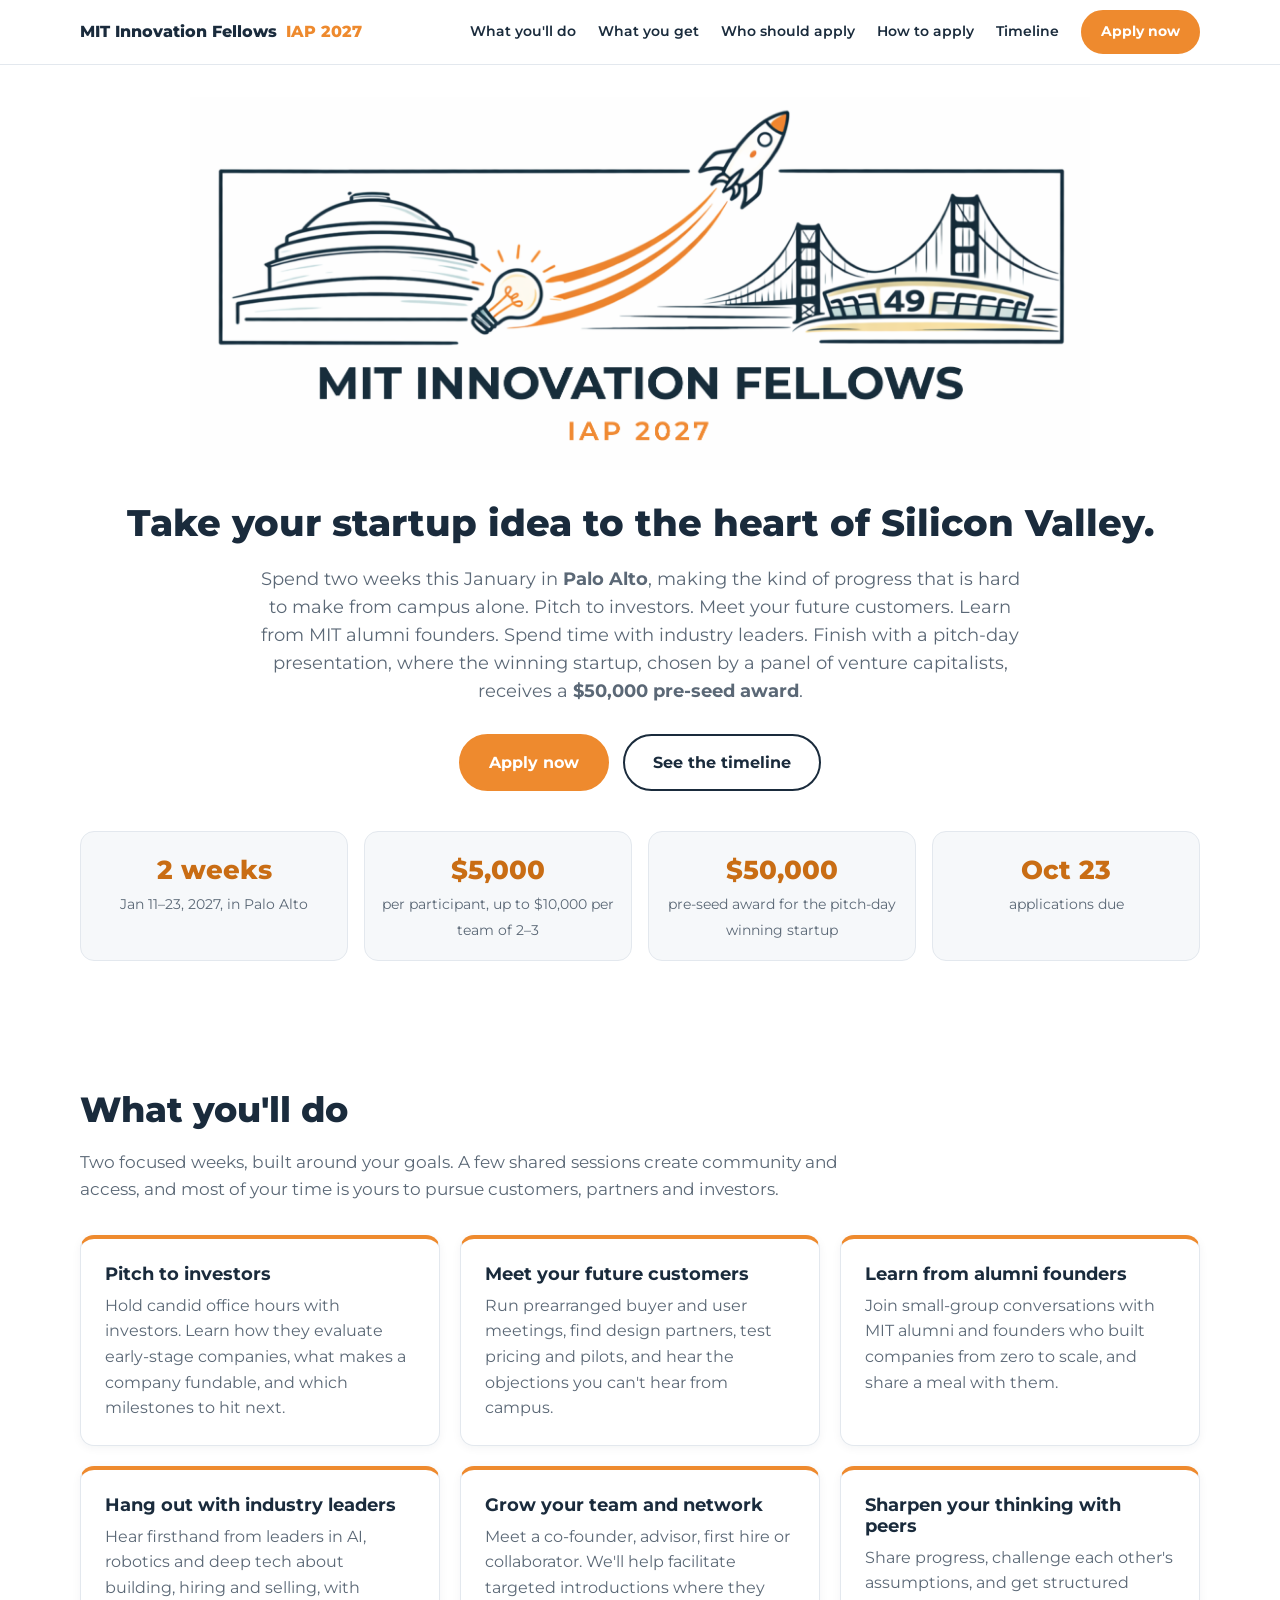
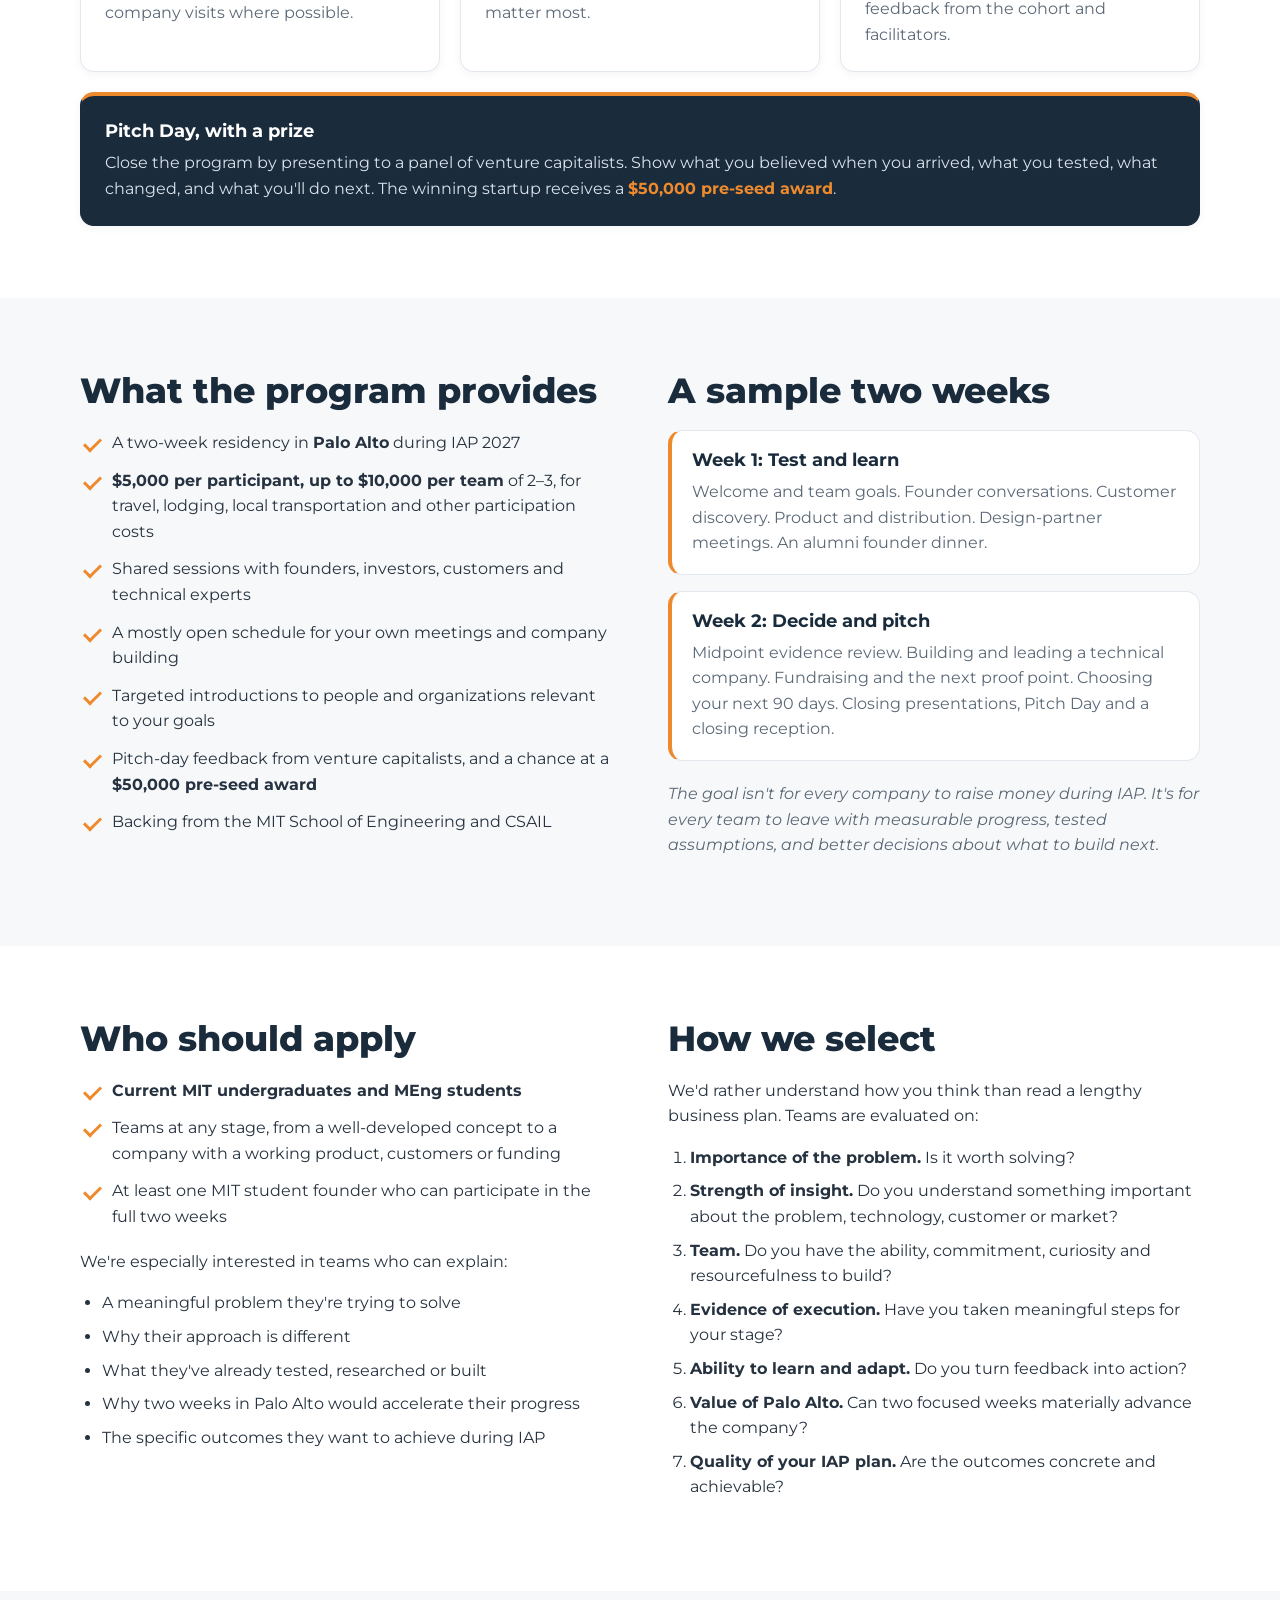
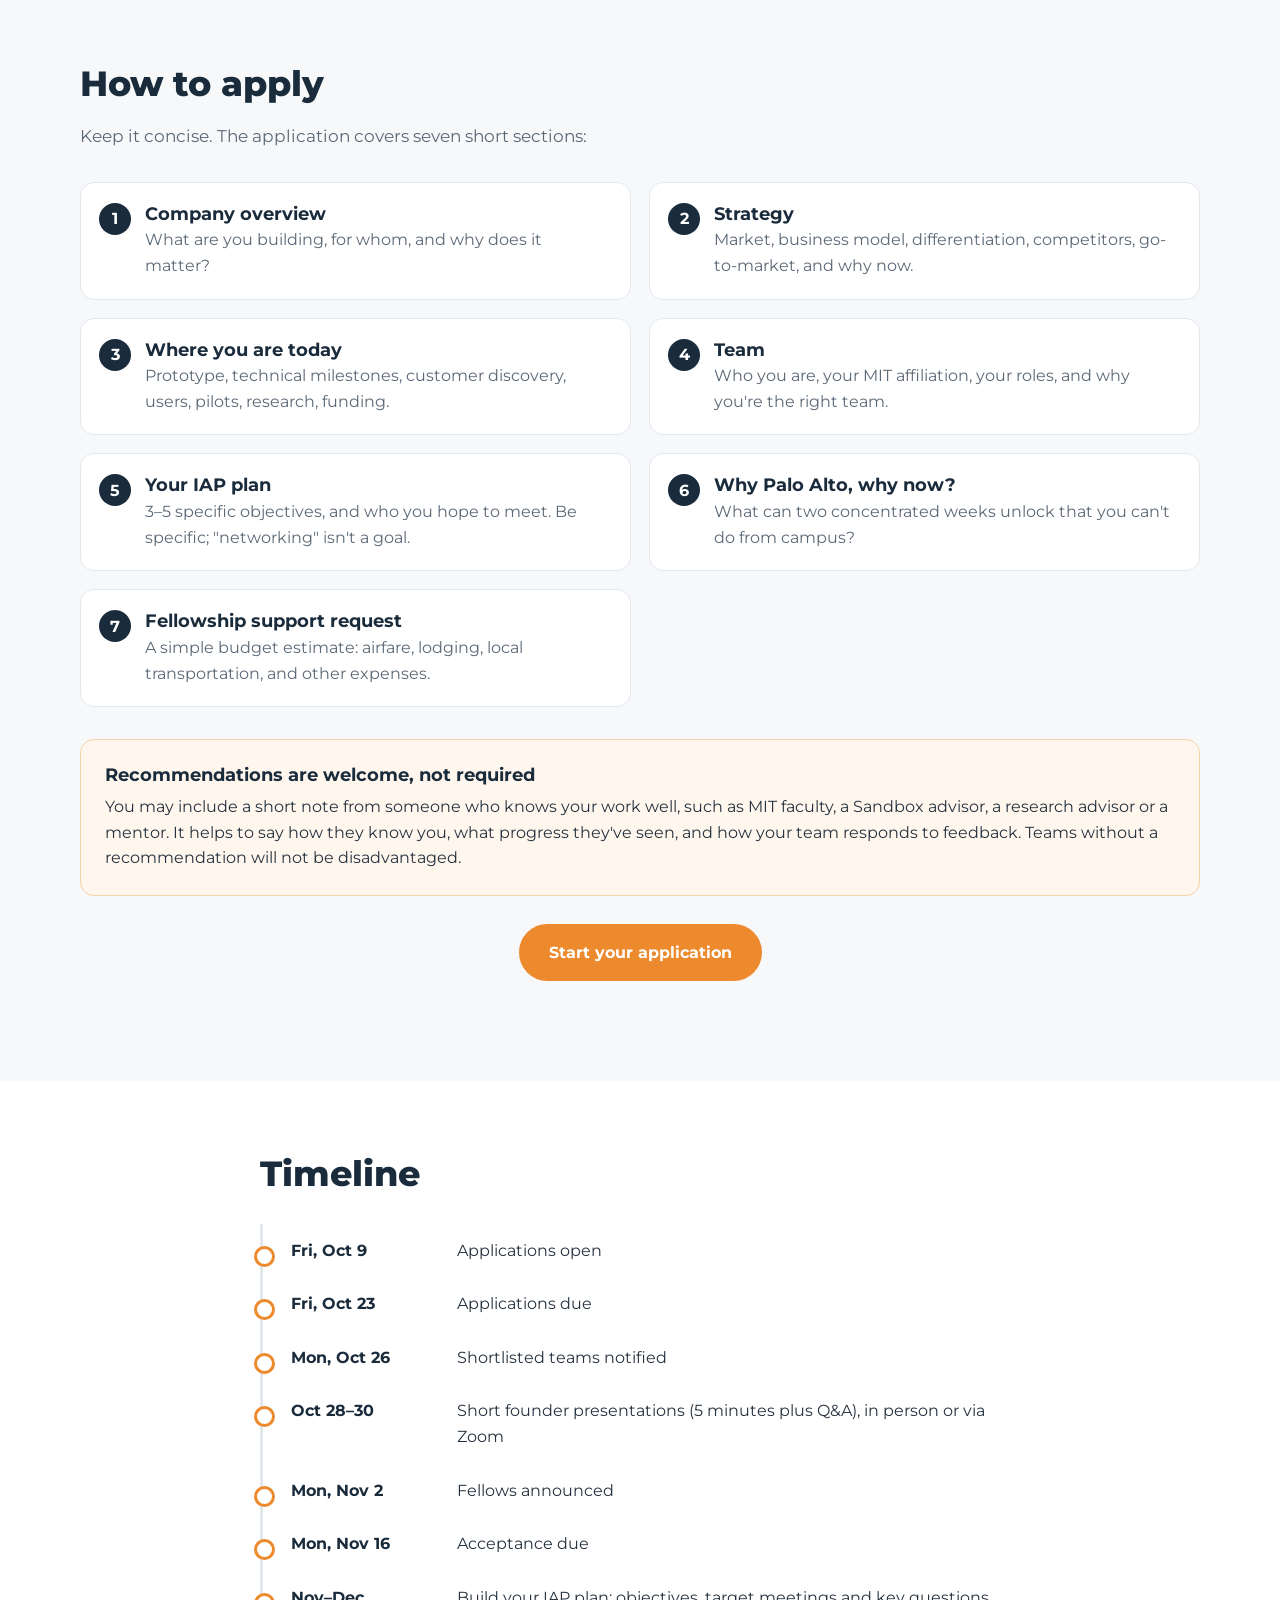
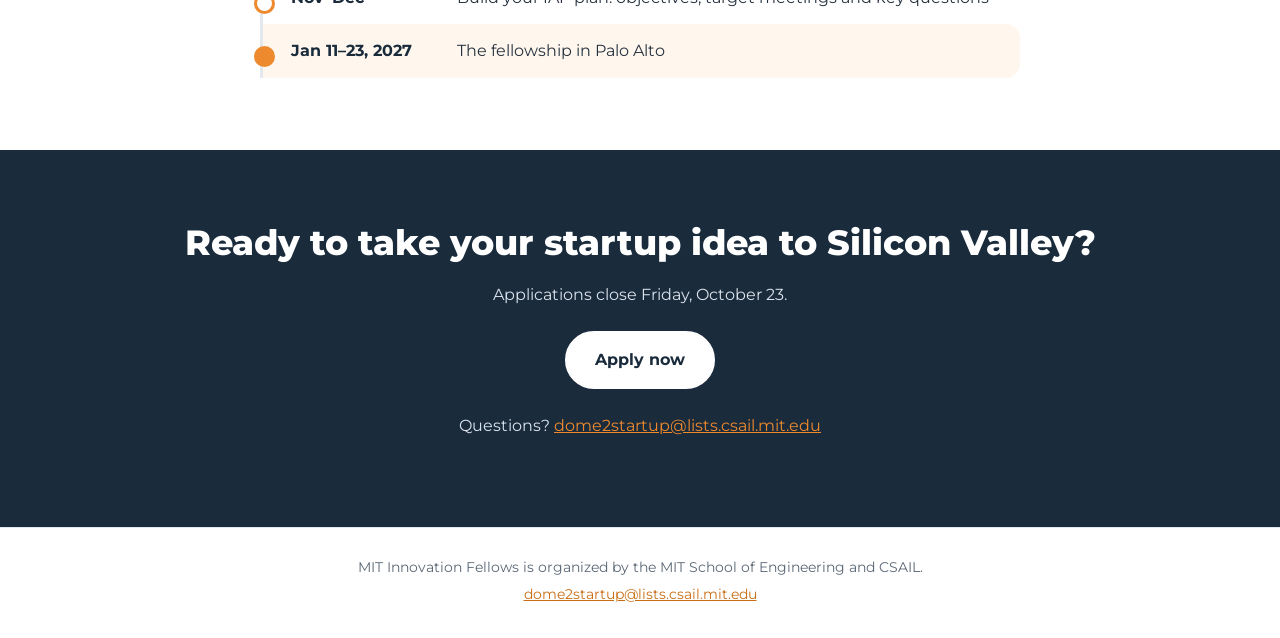
==== data/index.html @ 04e384e4 "Add MIT Innovation Fellows IAP 2027 website, poster, and TV slide Co-authored-by: Copilot <223556219" ====
<!DOCTYPE html>
<html lang="en">
<head>
  <meta charset="utf-8">
  <meta name="viewport" content="width=device-width, initial-scale=1">
  <title>MIT Innovation Fellows – IAP 2027</title>
  <meta name="description" content="Two weeks in Palo Alto this January. Pitch to investors, meet customers, learn from alumni founders, and move your startup idea forward. Applications open Oct 9 and close Oct 23.">
  <link rel="icon" href="images/header.png">
  <link rel="preconnect" href="https://fonts.googleapis.com">
  <link rel="preconnect" href="https://fonts.gstatic.com" crossorigin>
  <link href="https://fonts.googleapis.com/css2?family=Montserrat:wght@400;500;600;700;800&display=swap" rel="stylesheet">
  <link rel="stylesheet" href="styles.css">
</head>
<body>
  <a class="skip" href="#main">Skip to content</a>

  <header class="nav">
    <div class="wrap nav-inner">
      <a class="brand" href="#top">MIT Innovation Fellows <span>IAP 2027</span></a>
      <nav aria-label="Primary">
        <a href="#do">What you'll do</a>
        <a href="#provides">What you get</a>
        <a href="#eligibility">Who should apply</a>
        <a href="#apply">How to apply</a>
        <a href="#timeline">Timeline</a>
        <a class="btn btn-small" href="https://mit.co1.qualtrics.com/jfe/form/SV_e5P891RNQusQxSu" target="_blank" rel="noopener">Apply now</a>
      </nav>
    </div>
  </header>

  <main id="main">
    <section class="hero" id="top">
      <div class="wrap">
        <img class="hero-img" src="images/header.png" width="1853" height="768"
             alt="MIT Innovation Fellows, IAP 2027. The MIT dome and a lightbulb launching a rocket toward the Golden Gate Bridge and Building 49.">
        <h1 class="visually-hidden">MIT Innovation Fellows – IAP 2027</h1>
        <p class="lead">Take your startup idea to the heart of Silicon Valley.</p>
        <p class="sub">Spend two weeks this January in <strong>Palo Alto</strong>, making the kind of progress that is hard to make from campus alone. Pitch to investors. Meet your future customers. Learn from MIT alumni founders. Spend time with industry leaders. Finish with a pitch-day presentation, where the winning startup, chosen by a panel of venture capitalists, receives a <strong>$50,000 pre-seed award</strong>.</p>
        <div class="cta-row">
          <a class="btn" href="https://mit.co1.qualtrics.com/jfe/form/SV_e5P891RNQusQxSu" target="_blank" rel="noopener">Apply now</a>
          <a class="btn btn-ghost" href="#timeline">See the timeline</a>
        </div>
        <ul class="facts" aria-label="Program at a glance">
          <li><strong>2 weeks</strong><span>Jan 11–23, 2027, in Palo Alto</span></li>
          <li><strong>$5,000</strong><span>per participant, up to $10,000 per team of 2–3</span></li>
          <li><strong>$50,000</strong><span>pre-seed award for the pitch-day winning startup</span></li>
          <li><strong>Oct 23</strong><span>applications due</span></li>
        </ul>
      </div>
    </section>

    <section id="do" class="section">
      <div class="wrap">
        <h2>What you'll do</h2>
        <p class="section-lead">Two focused weeks, built around your goals. A few shared sessions create community and access, and most of your time is yours to pursue customers, partners and investors.</p>
        <div class="cards">
          <article class="card">
            <h3>Pitch to investors</h3>
            <p>Hold candid office hours with investors. Learn how they evaluate early-stage companies, what makes a company fundable, and which milestones to hit next.</p>
          </article>
          <article class="card">
            <h3>Meet your future customers</h3>
            <p>Run prearranged buyer and user meetings, find design partners, test pricing and pilots, and hear the objections you can't hear from campus.</p>
          </article>
          <article class="card">
            <h3>Learn from alumni founders</h3>
            <p>Join small-group conversations with MIT alumni and founders who built companies from zero to scale, and share a meal with them.</p>
          </article>
          <article class="card">
            <h3>Hang out with industry leaders</h3>
            <p>Hear firsthand from leaders in AI, robotics and deep tech about building, hiring and selling, with company visits where possible.</p>
          </article>
          <article class="card">
            <h3>Grow your team and network</h3>
            <p>Meet a co-founder, advisor, first hire or collaborator. We'll help facilitate targeted introductions where they matter most.</p>
          </article>
          <article class="card">
            <h3>Sharpen your thinking with peers</h3>
            <p>Share progress, challenge each other's assumptions, and get structured feedback from the cohort and facilitators.</p>
          </article>
          <article class="card card-feature">
            <h3>Pitch Day, with a prize</h3>
            <p>Close the program by presenting to a panel of venture capitalists. Show what you believed when you arrived, what you tested, what changed, and what you'll do next. The winning startup receives a <strong>$50,000 pre-seed award</strong>.</p>
          </article>
        </div>
      </div>
    </section>

    <section id="provides" class="section alt">
      <div class="wrap two-col">
        <div>
          <h2>What the program provides</h2>
          <ul class="checks">
            <li>A two-week residency in <strong>Palo Alto</strong> during IAP 2027</li>
            <li><strong>$5,000 per participant, up to $10,000 per team</strong> of 2–3, for travel, lodging, local transportation and other participation costs</li>
            <li>Shared sessions with founders, investors, customers and technical experts</li>
            <li>A mostly open schedule for your own meetings and company building</li>
            <li>Targeted introductions to people and organizations relevant to your goals</li>
            <li>Pitch-day feedback from venture capitalists, and a chance at a <strong>$50,000 pre-seed award</strong></li>
            <li>Backing from the MIT School of Engineering and CSAIL</li>
          </ul>
        </div>
        <div>
          <h2>A sample two weeks</h2>
          <div class="weeks">
            <div>
              <h3>Week 1: Test and learn</h3>
              <p>Welcome and team goals. Founder conversations. Customer discovery. Product and distribution. Design-partner meetings. An alumni founder dinner.</p>
            </div>
            <div>
              <h3>Week 2: Decide and pitch</h3>
              <p>Midpoint evidence review. Building and leading a technical company. Fundraising and the next proof point. Choosing your next 90 days. Closing presentations, Pitch Day and a closing reception.</p>
            </div>
          </div>
          <p class="note">The goal isn't for every company to raise money during IAP. It's for every team to leave with measurable progress, tested assumptions, and better decisions about what to build next.</p>
        </div>
      </div>
    </section>

    <section id="eligibility" class="section">
      <div class="wrap two-col">
        <div>
          <h2>Who should apply</h2>
          <ul class="checks">
            <li><strong>Current MIT undergraduates and MEng students</strong></li>
            <li>Teams at any stage, from a well-developed concept to a company with a working product, customers or funding</li>
            <li>At least one MIT student founder who can participate in the full two weeks</li>
          </ul>
          <p>We're especially interested in teams who can explain:</p>
          <ul class="plain">
            <li>A meaningful problem they're trying to solve</li>
            <li>Why their approach is different</li>
            <li>What they've already tested, researched or built</li>
            <li>Why two weeks in Palo Alto would accelerate their progress</li>
            <li>The specific outcomes they want to achieve during IAP</li>
          </ul>
        </div>
        <div>
          <h2>How we select</h2>
          <p>We'd rather understand how you think than read a lengthy business plan. Teams are evaluated on:</p>
          <ol class="plain">
            <li><strong>Importance of the problem.</strong> Is it worth solving?</li>
            <li><strong>Strength of insight.</strong> Do you understand something important about the problem, technology, customer or market?</li>
            <li><strong>Team.</strong> Do you have the ability, commitment, curiosity and resourcefulness to build?</li>
            <li><strong>Evidence of execution.</strong> Have you taken meaningful steps for your stage?</li>
            <li><strong>Ability to learn and adapt.</strong> Do you turn feedback into action?</li>
            <li><strong>Value of Palo Alto.</strong> Can two focused weeks materially advance the company?</li>
            <li><strong>Quality of your IAP plan.</strong> Are the outcomes concrete and achievable?</li>
          </ol>
        </div>
      </div>
    </section>

    <section id="apply" class="section alt">
      <div class="wrap">
        <h2>How to apply</h2>
        <p class="section-lead">Keep it concise. The application covers seven short sections:</p>
        <ol class="steps">
          <li><h3>Company overview</h3><p>What are you building, for whom, and why does it matter?</p></li>
          <li><h3>Strategy</h3><p>Market, business model, differentiation, competitors, go-to-market, and why now.</p></li>
          <li><h3>Where you are today</h3><p>Prototype, technical milestones, customer discovery, users, pilots, research, funding.</p></li>
          <li><h3>Team</h3><p>Who you are, your MIT affiliation, your roles, and why you're the right team.</p></li>
          <li><h3>Your IAP plan</h3><p>3–5 specific objectives, and who you hope to meet. Be specific; "networking" isn't a goal.</p></li>
          <li><h3>Why Palo Alto, why now?</h3><p>What can two concentrated weeks unlock that you can't do from campus?</p></li>
          <li><h3>Fellowship support request</h3><p>A simple budget estimate: airfare, lodging, local transportation, and other expenses.</p></li>
        </ol>
        <div class="callout">
          <h3>Recommendations are welcome, not required</h3>
          <p>You may include a short note from someone who knows your work well, such as MIT faculty, a Sandbox advisor, a research advisor or a mentor. It helps to say how they know you, what progress they've seen, and how your team responds to feedback. Teams without a recommendation will not be disadvantaged.</p>
        </div>
        <div class="cta-row center">
          <a class="btn" href="https://mit.co1.qualtrics.com/jfe/form/SV_e5P891RNQusQxSu" target="_blank" rel="noopener">Start your application</a>
        </div>
      </div>
    </section>

    <section id="timeline" class="section">
      <div class="wrap narrow">
        <h2>Timeline</h2>
        <ol class="timeline">
          <li><time datetime="2026-10-09">Fri, Oct 9</time><span>Applications open</span></li>
          <li><time datetime="2026-10-23">Fri, Oct 23</time><span>Applications due</span></li>
          <li><time datetime="2026-10-26">Mon, Oct 26</time><span>Shortlisted teams notified</span></li>
          <li><time datetime="2026-10-28">Oct 28–30</time><span>Short founder presentations (5 minutes plus Q&amp;A), in person or via Zoom</span></li>
          <li><time datetime="2026-11-02">Mon, Nov 2</time><span>Fellows announced</span></li>
          <li><time datetime="2026-11-16">Mon, Nov 16</time><span>Acceptance due</span></li>
          <li><time datetime="2026-11">Nov–Dec</time><span>Build your IAP plan: objectives, target meetings and key questions</span></li>
          <li class="highlight"><time datetime="2027-01-11">Jan 11–23, 2027</time><span>The fellowship in Palo Alto</span></li>
        </ol>
      </div>
    </section>

    <section class="section cta-band">
      <div class="wrap center">
        <h2>Ready to take your startup idea to Silicon Valley?</h2>
        <p>Applications close Friday, October 23.</p>
        <div class="cta-row center">
          <a class="btn btn-light" href="https://mit.co1.qualtrics.com/jfe/form/SV_e5P891RNQusQxSu" target="_blank" rel="noopener">Apply now</a>
        </div>
        <p class="contact">Questions? <a href="mailto:dome2startup@lists.csail.mit.edu">dome2startup@lists.csail.mit.edu</a></p>
      </div>
    </section>
  </main>

  <footer class="footer">
    <div class="wrap">
      <p>MIT Innovation Fellows is organized by the MIT School of Engineering and CSAIL.</p>
      <p><a href="mailto:dome2startup@lists.csail.mit.edu">dome2startup@lists.csail.mit.edu</a></p>
    </div>
  </footer>
</body>
</html>
---- data/styles.css ----
:root {
  --navy: #1a2b3c;
  --orange: #ee8a2e;
  --orange-dark: #c96d14;
  --ink: #26323f;
  --muted: #5b6876;
  --bg-alt: #f6f8fa;
  --line: #e3e8ee;
  --radius: 14px;
}

* { box-sizing: border-box; }
html { scroll-behavior: smooth; scroll-padding-top: 72px; }
body {
  margin: 0;
  font-family: "Montserrat", system-ui, -apple-system, "Segoe UI", Roboto, sans-serif;
  color: var(--ink);
  line-height: 1.6;
  background: #fff;
}
img { max-width: 100%; height: auto; display: block; }
a { color: var(--orange-dark); }
h1, h2, h3 { color: var(--navy); line-height: 1.2; margin: 0 0 .5em; }
h2 { font-size: clamp(1.6rem, 3vw, 2.2rem); font-weight: 800; }
h3 { font-size: 1.1rem; font-weight: 700; }
p { margin: 0 0 1em; }

.wrap { width: min(1120px, 100% - 40px); margin-inline: auto; }
.narrow { width: min(760px, 100% - 40px); }
.center { text-align: center; justify-content: center; }
.visually-hidden {
  position: absolute; width: 1px; height: 1px; overflow: hidden;
  clip: rect(0 0 0 0); white-space: nowrap;
}
.skip { position: absolute; left: -999px; top: 0; background: var(--navy); color: #fff; padding: 8px 14px; z-index: 100; }
.skip:focus { left: 8px; top: 8px; }

/* Nav */
.nav {
  position: sticky; top: 0; z-index: 50;
  background: rgba(255,255,255,.95); backdrop-filter: blur(6px);
  border-bottom: 1px solid var(--line);
}
.nav-inner { display: flex; align-items: center; justify-content: space-between; gap: 20px; min-height: 64px; }
.brand { font-weight: 800; color: var(--navy); text-decoration: none; white-space: nowrap; }
.brand span { color: var(--orange); margin-left: 4px; }
.nav nav { display: flex; align-items: center; gap: 22px; }
.nav nav a:not(.btn) { color: var(--navy); font-weight: 600; font-size: .9rem; text-decoration: none; }
.nav nav a:not(.btn):hover { color: var(--orange-dark); }

/* Buttons */
.btn {
  display: inline-block; background: var(--orange); color: #fff; font-weight: 700;
  padding: 14px 28px; border-radius: 999px; text-decoration: none;
  border: 2px solid var(--orange); transition: background .15s, transform .15s;
}
.btn:hover { background: var(--orange-dark); border-color: var(--orange-dark); transform: translateY(-1px); }
.btn-small { padding: 8px 18px; font-size: .9rem; }
.btn-ghost { background: transparent; color: var(--navy); border-color: var(--navy); }
.btn-ghost:hover { background: var(--navy); border-color: var(--navy); color: #fff; }
.btn-light { background: #fff; color: var(--navy); border-color: #fff; }
.btn-light:hover { background: var(--orange); border-color: var(--orange); color: #fff; }
a:focus-visible, .btn:focus-visible { outline: 3px solid var(--navy); outline-offset: 3px; }
.cta-row { display: flex; flex-wrap: wrap; gap: 14px; margin: 28px 0; }

/* Hero */
.hero { padding: 32px 0 56px; text-align: center; }
.hero-img { margin: 0 auto 8px; width: min(900px, 100%); }
.lead { font-size: clamp(1.5rem, 3.4vw, 2.3rem); font-weight: 800; color: var(--navy); margin: 24px 0 12px; }
.sub { max-width: 780px; margin: 0 auto; font-size: 1.1rem; color: var(--muted); }
.hero .cta-row { justify-content: center; }
.facts {
  list-style: none; padding: 0; margin: 40px 0 0;
  display: grid; grid-template-columns: repeat(4, 1fr); gap: 16px;
}
.facts li { background: var(--bg-alt); border: 1px solid var(--line); border-radius: var(--radius); padding: 18px 14px; }
.facts strong { display: block; font-size: 1.6rem; color: var(--orange-dark); font-weight: 800; }
.facts span { font-size: .9rem; color: var(--muted); }

/* Sections */
.section { padding: 72px 0; }
.section.alt { background: var(--bg-alt); }
.section-lead { max-width: 760px; color: var(--muted); font-size: 1.05rem; margin-bottom: 32px; }
.two-col { display: grid; grid-template-columns: 1fr 1fr; gap: 56px; }

.cards { display: grid; grid-template-columns: repeat(3, 1fr); gap: 20px; }
.card {
  background: #fff; border: 1px solid var(--line); border-top: 4px solid var(--orange);
  border-radius: var(--radius); padding: 24px; box-shadow: 0 2px 10px rgba(26,43,60,.05);
}
.card p { margin: 0; color: var(--muted); }
.card-feature { grid-column: 1 / -1; background: var(--navy); border-color: var(--navy); border-top-color: var(--orange); }
.card-feature h3 { color: #fff; }
.card-feature p { color: #dbe3ec; }
.card-feature strong { color: var(--orange); }

.checks, .plain { padding: 0; margin: 0 0 1.2em; }
.checks { list-style: none; }
.checks li { position: relative; padding-left: 32px; margin-bottom: 12px; }
.checks li::before {
  content: ""; position: absolute; left: 4px; top: .5em; width: 14px; height: 7px;
  border-left: 3px solid var(--orange); border-bottom: 3px solid var(--orange);
  transform: rotate(-45deg);
}
.plain { padding-left: 22px; }
.plain li { margin-bottom: 8px; }

.weeks { display: grid; gap: 16px; margin-bottom: 20px; }
.weeks > div { background: #fff; border: 1px solid var(--line); border-left: 4px solid var(--orange); border-radius: var(--radius); padding: 18px 20px; }
.weeks p { margin: 0; color: var(--muted); }
.note { font-style: italic; color: var(--muted); }

.steps { list-style: none; counter-reset: step; padding: 0; margin: 0 0 32px; display: grid; grid-template-columns: repeat(2, 1fr); gap: 18px; }
.steps li { counter-increment: step; position: relative; background: #fff; border: 1px solid var(--line); border-radius: var(--radius); padding: 20px 20px 20px 64px; }
.steps li::before {
  content: counter(step); position: absolute; left: 18px; top: 20px; width: 32px; height: 32px;
  border-radius: 50%; background: var(--navy); color: #fff; font-weight: 700;
  display: grid; place-items: center;
}
.steps h3 { margin-bottom: .2em; }
.steps p { margin: 0; color: var(--muted); }
.callout { background: #fff7ee; border: 1px solid #f6d2a8; border-radius: var(--radius); padding: 24px; }
.callout p { margin: 0; }

/* Timeline */
.timeline { list-style: none; padding: 0; margin: 28px 0 0; border-left: 3px solid var(--line); }
.timeline li { position: relative; display: grid; grid-template-columns: 150px 1fr; gap: 16px; padding: 14px 0 14px 28px; }
.timeline li::before {
  content: ""; position: absolute; left: -9px; top: 22px; width: 15px; height: 15px;
  background: #fff; border: 3px solid var(--orange); border-radius: 50%;
}
.timeline time { font-weight: 700; color: var(--navy); }
.timeline .highlight { background: #fff7ee; border-radius: 0 var(--radius) var(--radius) 0; }
.timeline .highlight::before { background: var(--orange); }

.cta-band { background: var(--navy); color: #fff; }
.cta-band h2 { color: #fff; }
.cta-band p { color: #dbe3ec; }
.cta-band .cta-row { margin: 24px 0; }
.cta-band .contact a { color: var(--orange); }

.footer { padding: 28px 0; font-size: .9rem; color: var(--muted); text-align: center; border-top: 1px solid var(--line); }
.footer p { margin: 0 0 4px; }

@media (max-width: 900px) {
  .nav nav a:not(.btn) { display: none; }
  .facts { grid-template-columns: repeat(2, 1fr); }
  .cards, .steps, .two-col { grid-template-columns: 1fr; }
  .two-col { gap: 40px; }
  .section { padding: 52px 0; }
}
@media (max-width: 520px) {
  .brand { font-size: .9rem; }
  .timeline li { grid-template-columns: 1fr; gap: 2px; }
}
@media (prefers-reduced-motion: reduce) {
  html { scroll-behavior: auto; }
  .btn { transition: none; }
}
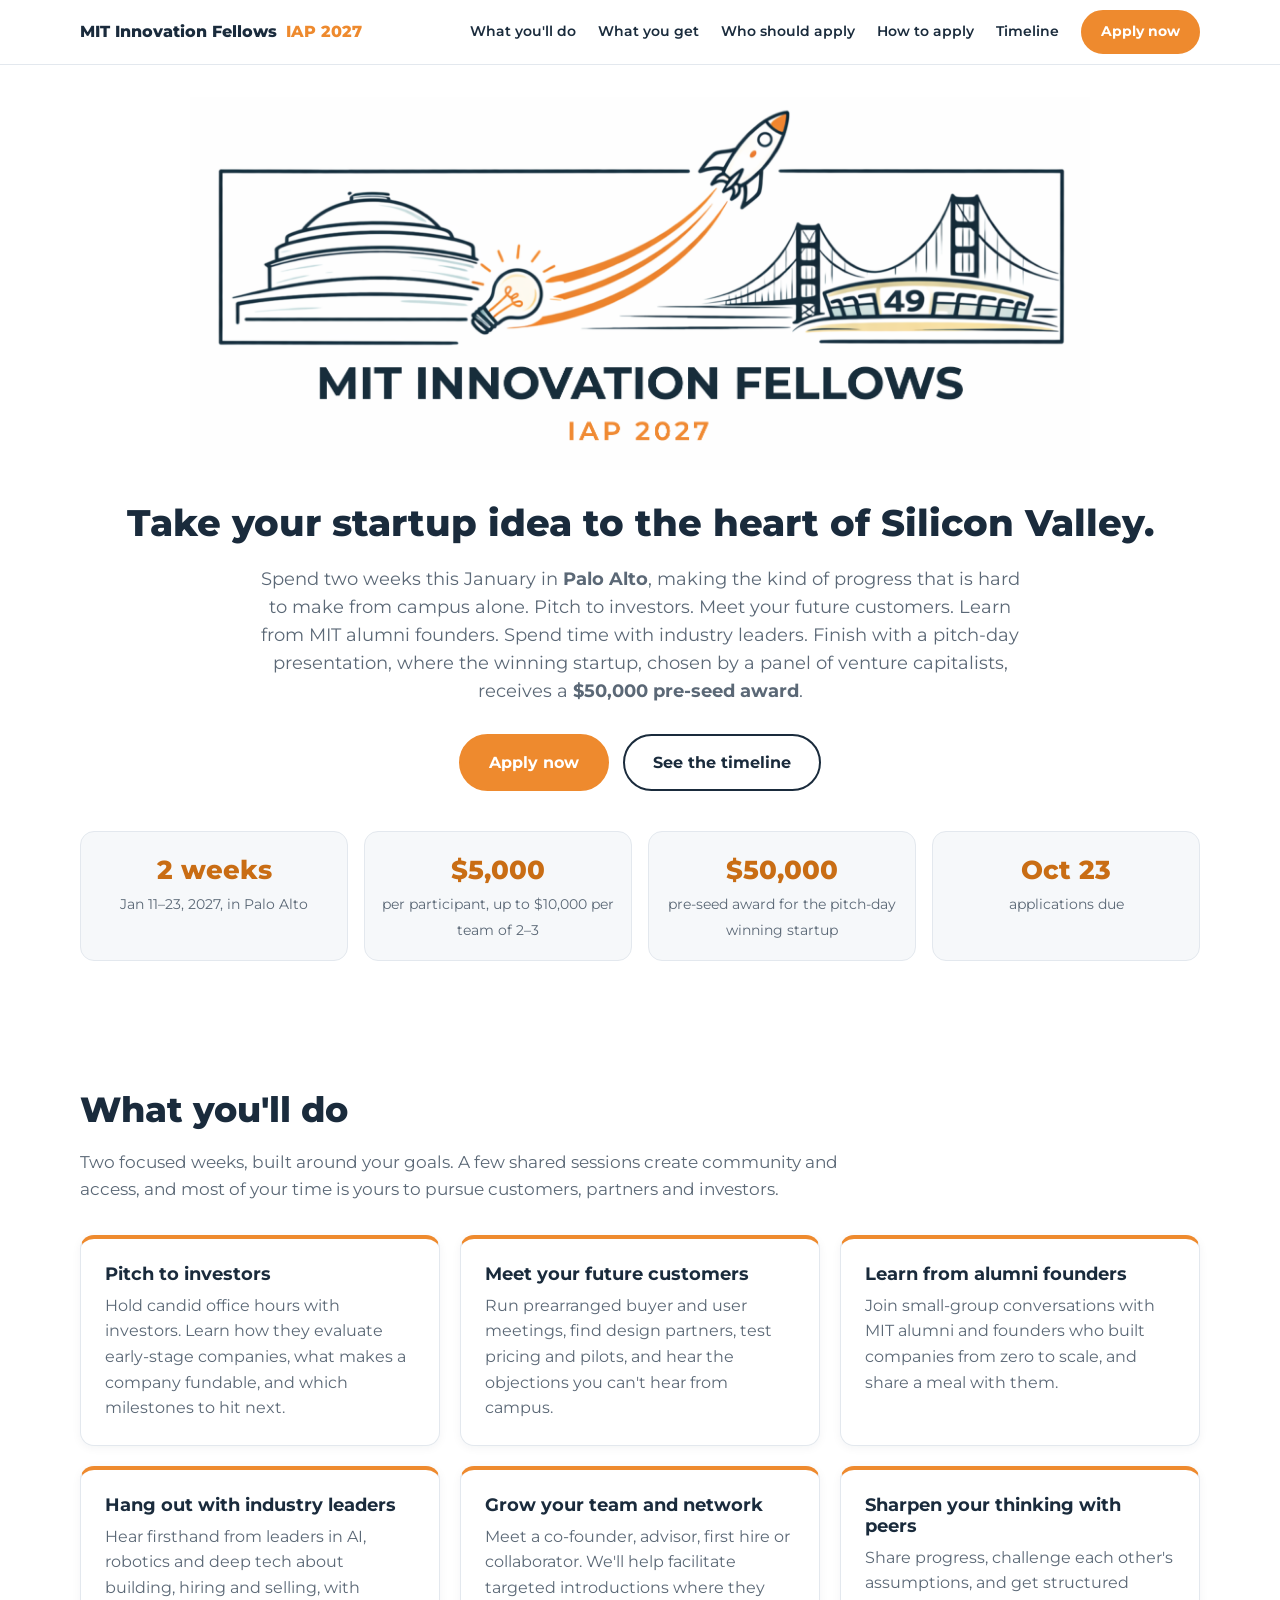
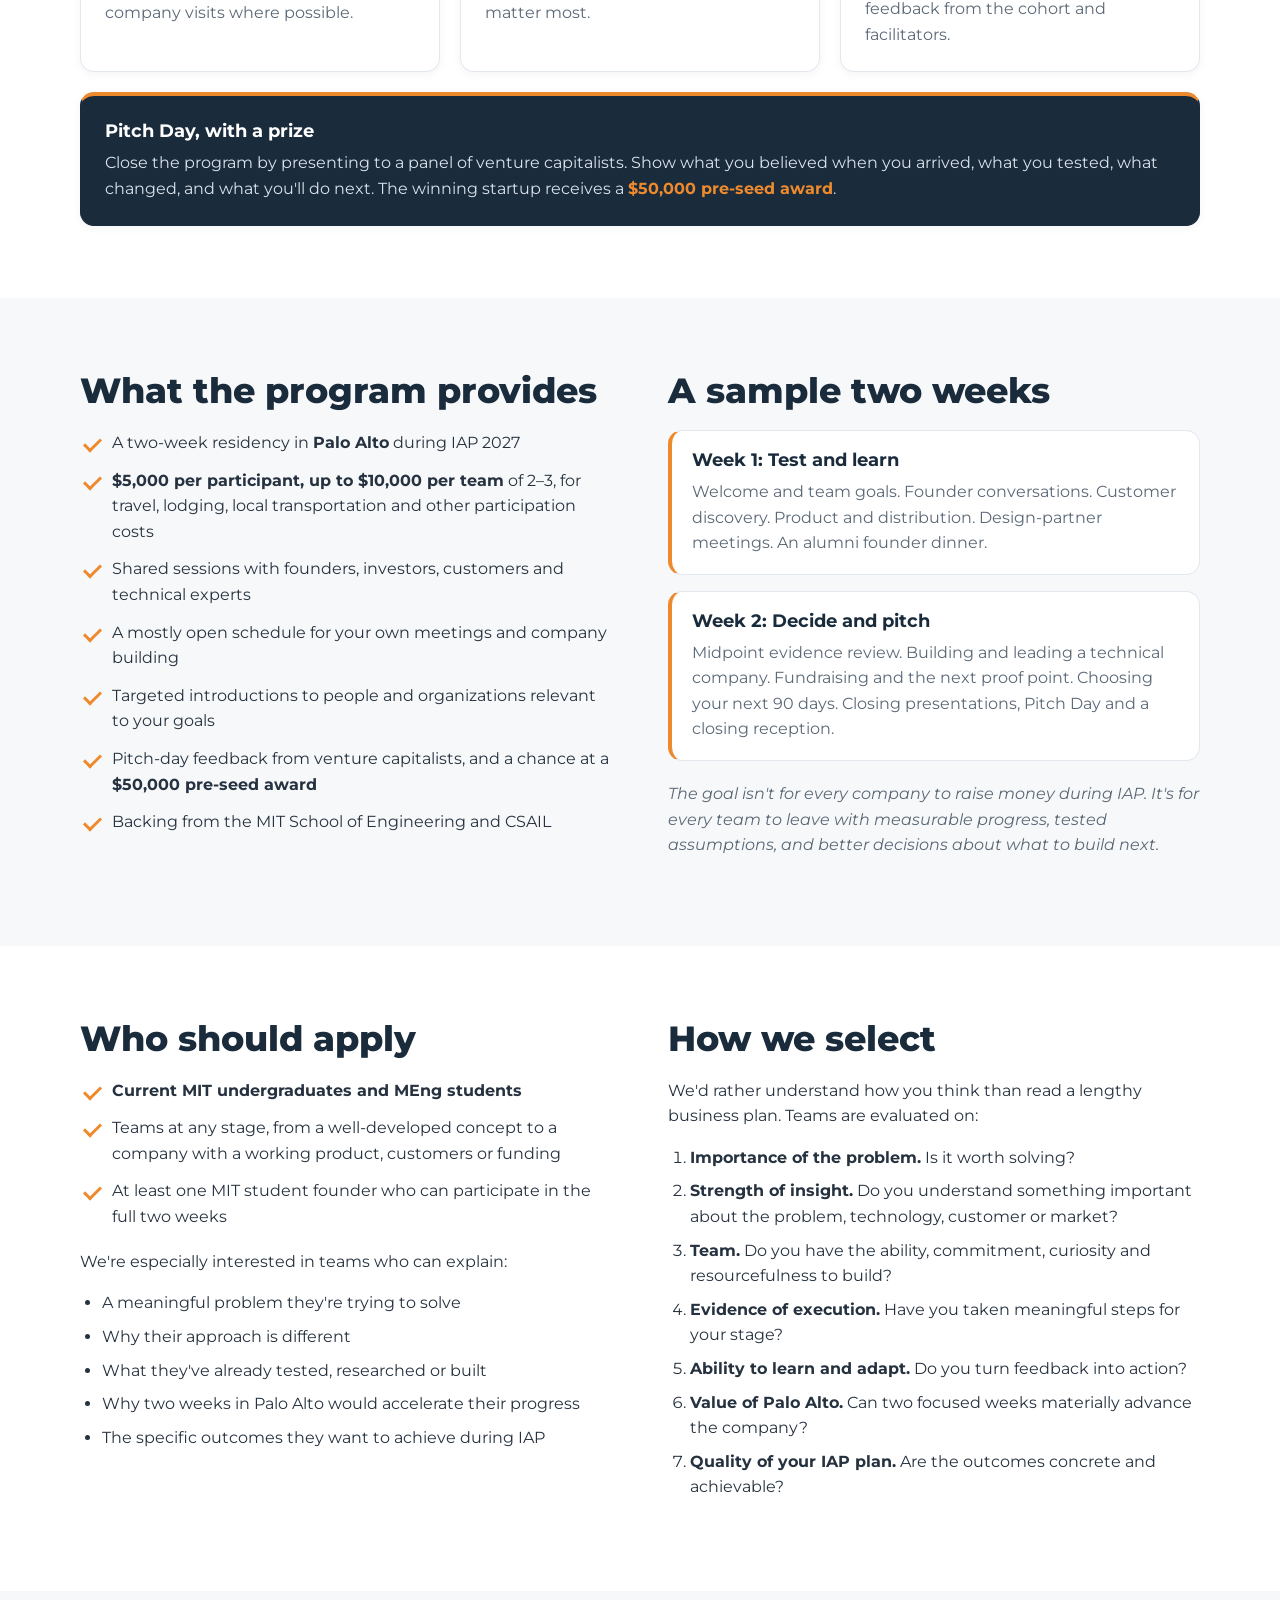
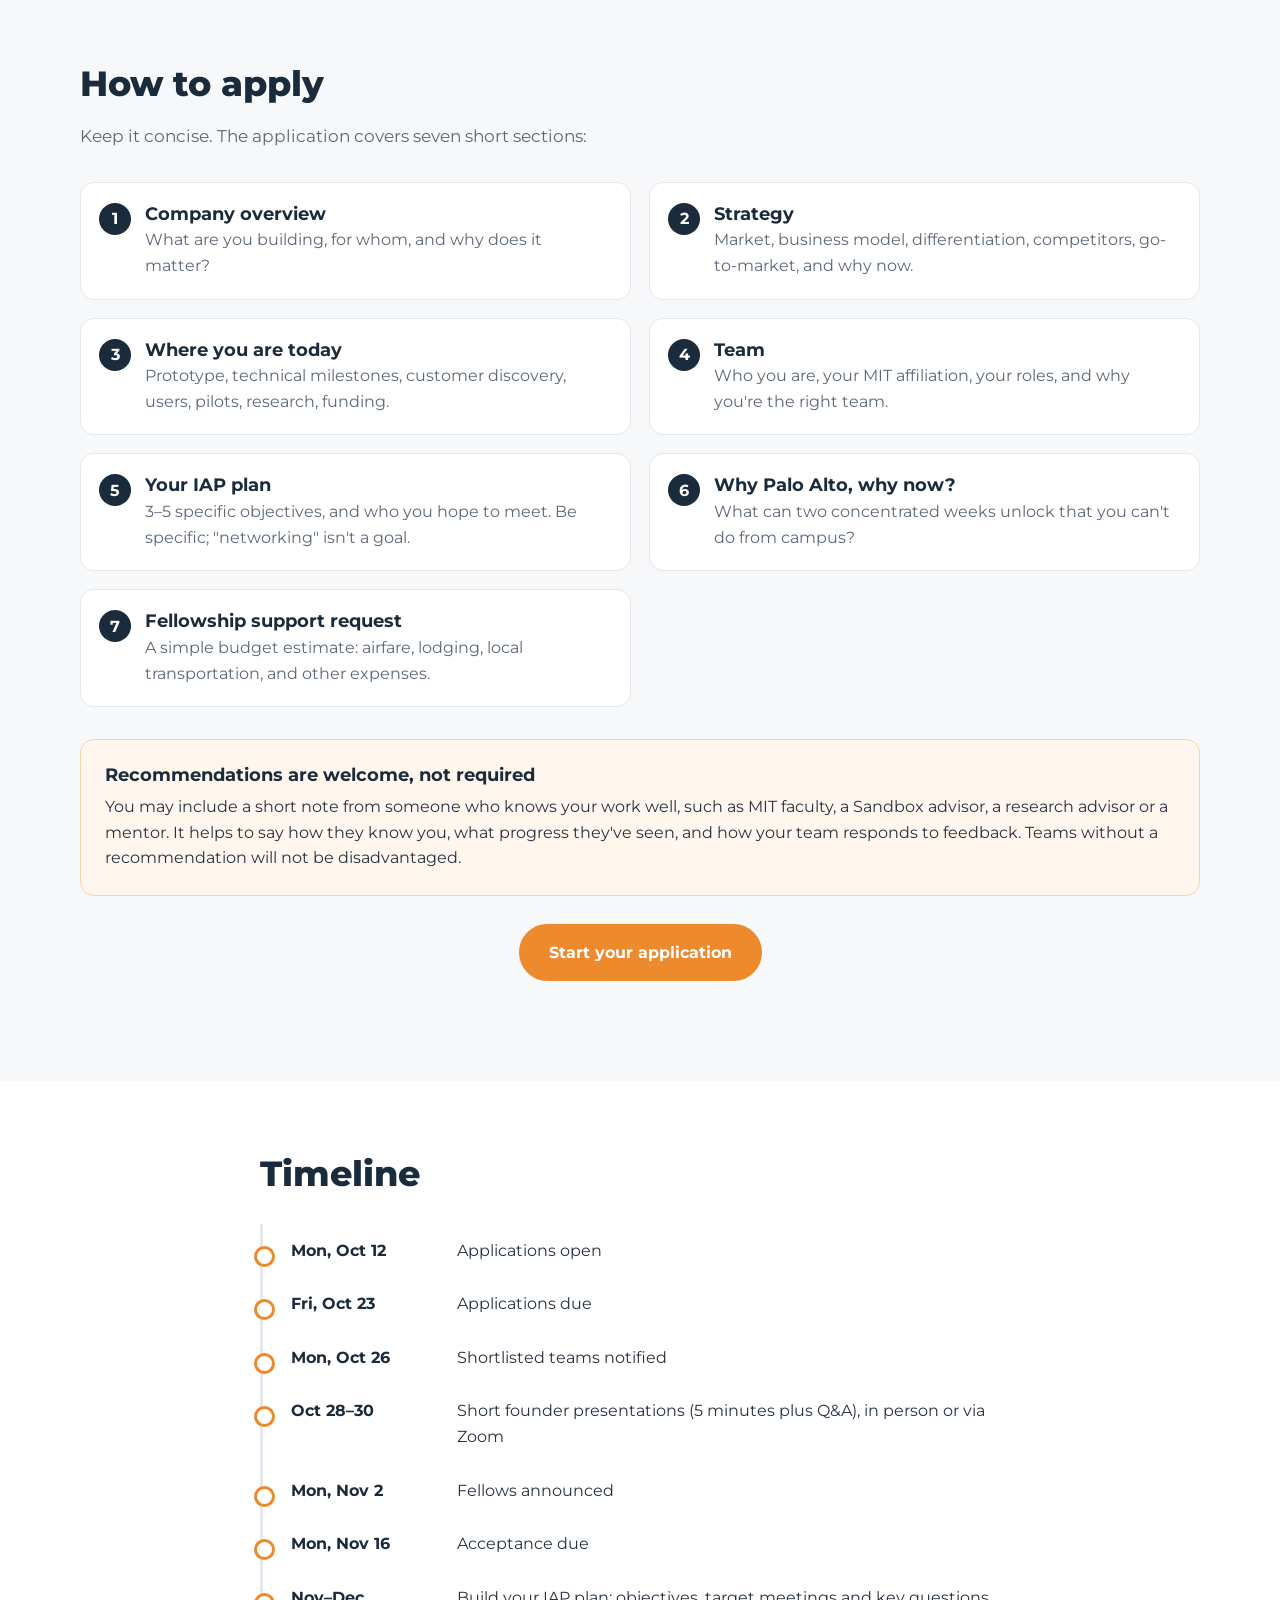
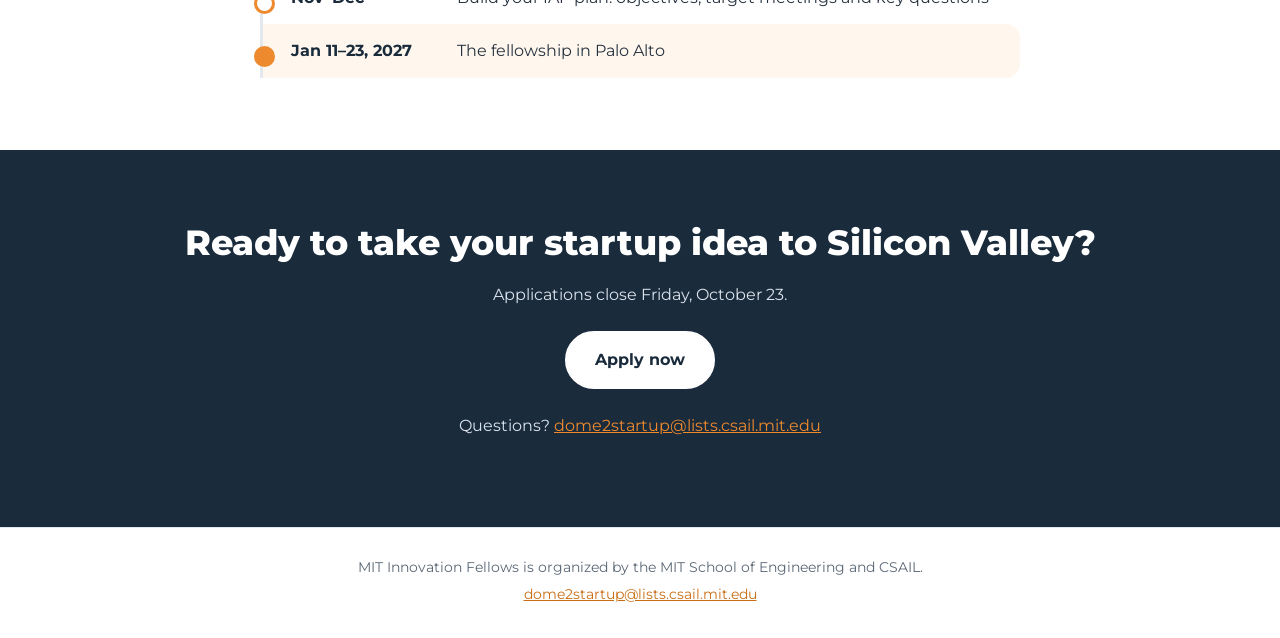
==== commit f000a5c5: "Move application open date to Monday, Oct 12 Co-authored-by: Copilot <223556219+Copilot@users.norepl" ====
--- a/data/index.html
+++ b/data/index.html
@@ -4,7 +4,7 @@
   <meta charset="utf-8">
   <meta name="viewport" content="width=device-width, initial-scale=1">
   <title>MIT Innovation Fellows – IAP 2027</title>
-  <meta name="description" content="Two weeks in Palo Alto this January. Pitch to investors, meet customers, learn from alumni founders, and move your startup idea forward. Applications open Oct 9 and close Oct 23.">
+  <meta name="description" content="Two weeks in Palo Alto this January. Pitch to investors, meet customers, learn from alumni founders, and move your startup idea forward. Applications open Oct 12 and close Oct 23.">
   <link rel="icon" href="images/header.png">
   <link rel="preconnect" href="https://fonts.googleapis.com">
   <link rel="preconnect" href="https://fonts.gstatic.com" crossorigin>
@@ -178,7 +178,7 @@
       <div class="wrap narrow">
         <h2>Timeline</h2>
         <ol class="timeline">
-          <li><time datetime="2026-10-09">Fri, Oct 9</time><span>Applications open</span></li>
+          <li><time datetime="2026-10-12">Mon, Oct 12</time><span>Applications open</span></li>
           <li><time datetime="2026-10-23">Fri, Oct 23</time><span>Applications due</span></li>
           <li><time datetime="2026-10-26">Mon, Oct 26</time><span>Shortlisted teams notified</span></li>
           <li><time datetime="2026-10-28">Oct 28–30</time><span>Short founder presentations (5 minutes plus Q&amp;A), in person or via Zoom</span></li>
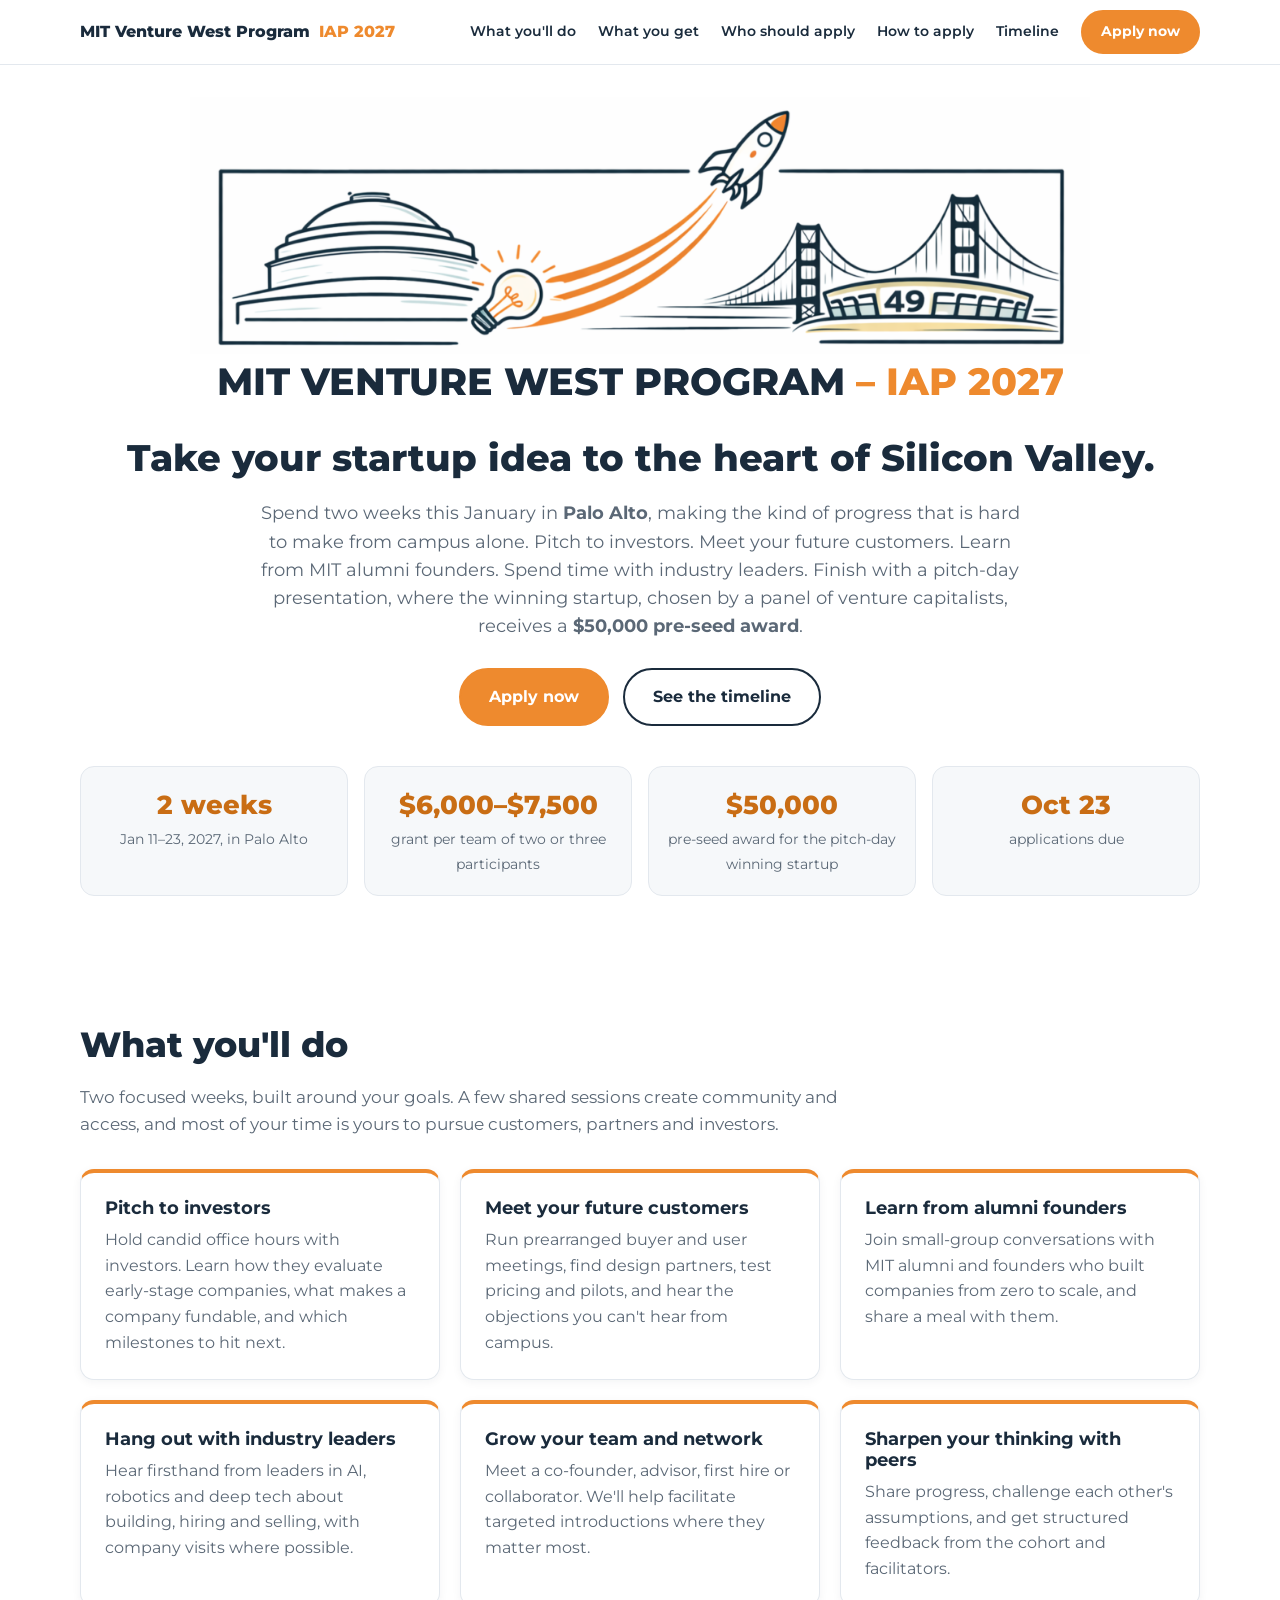
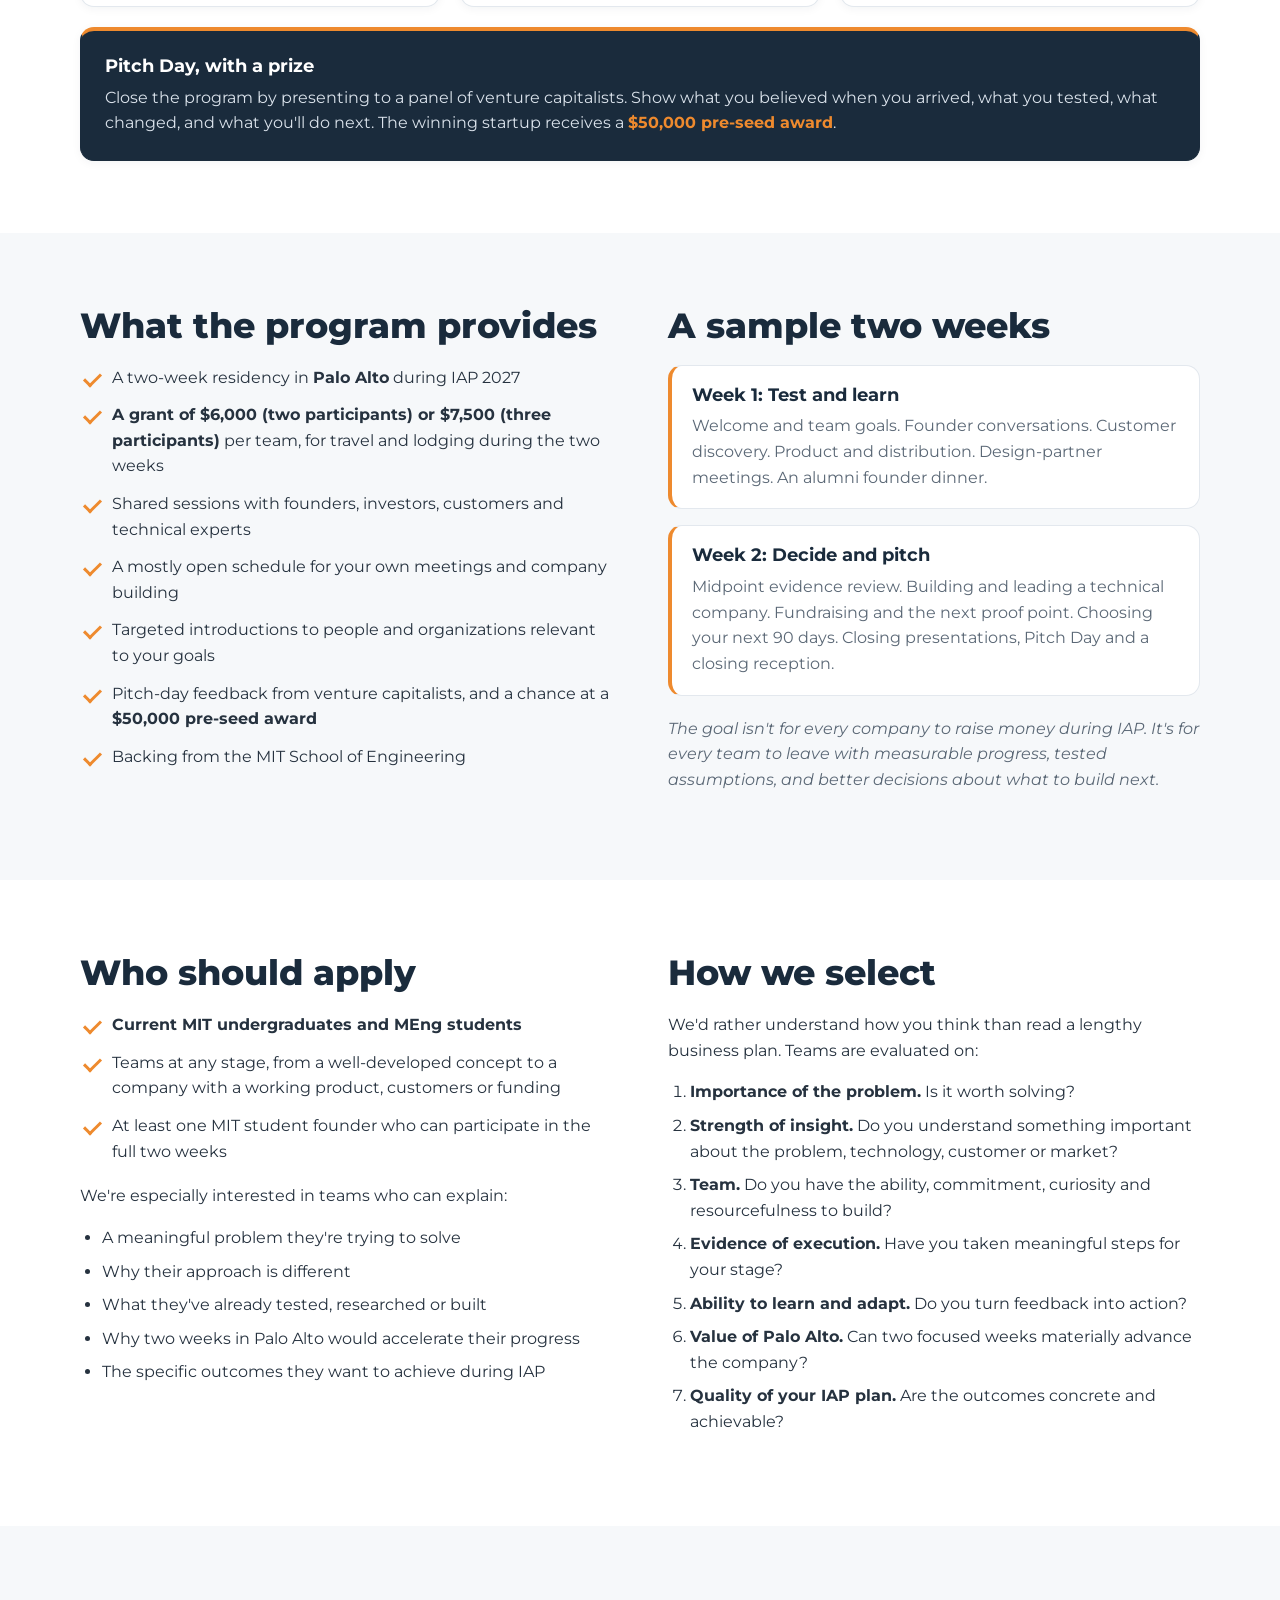
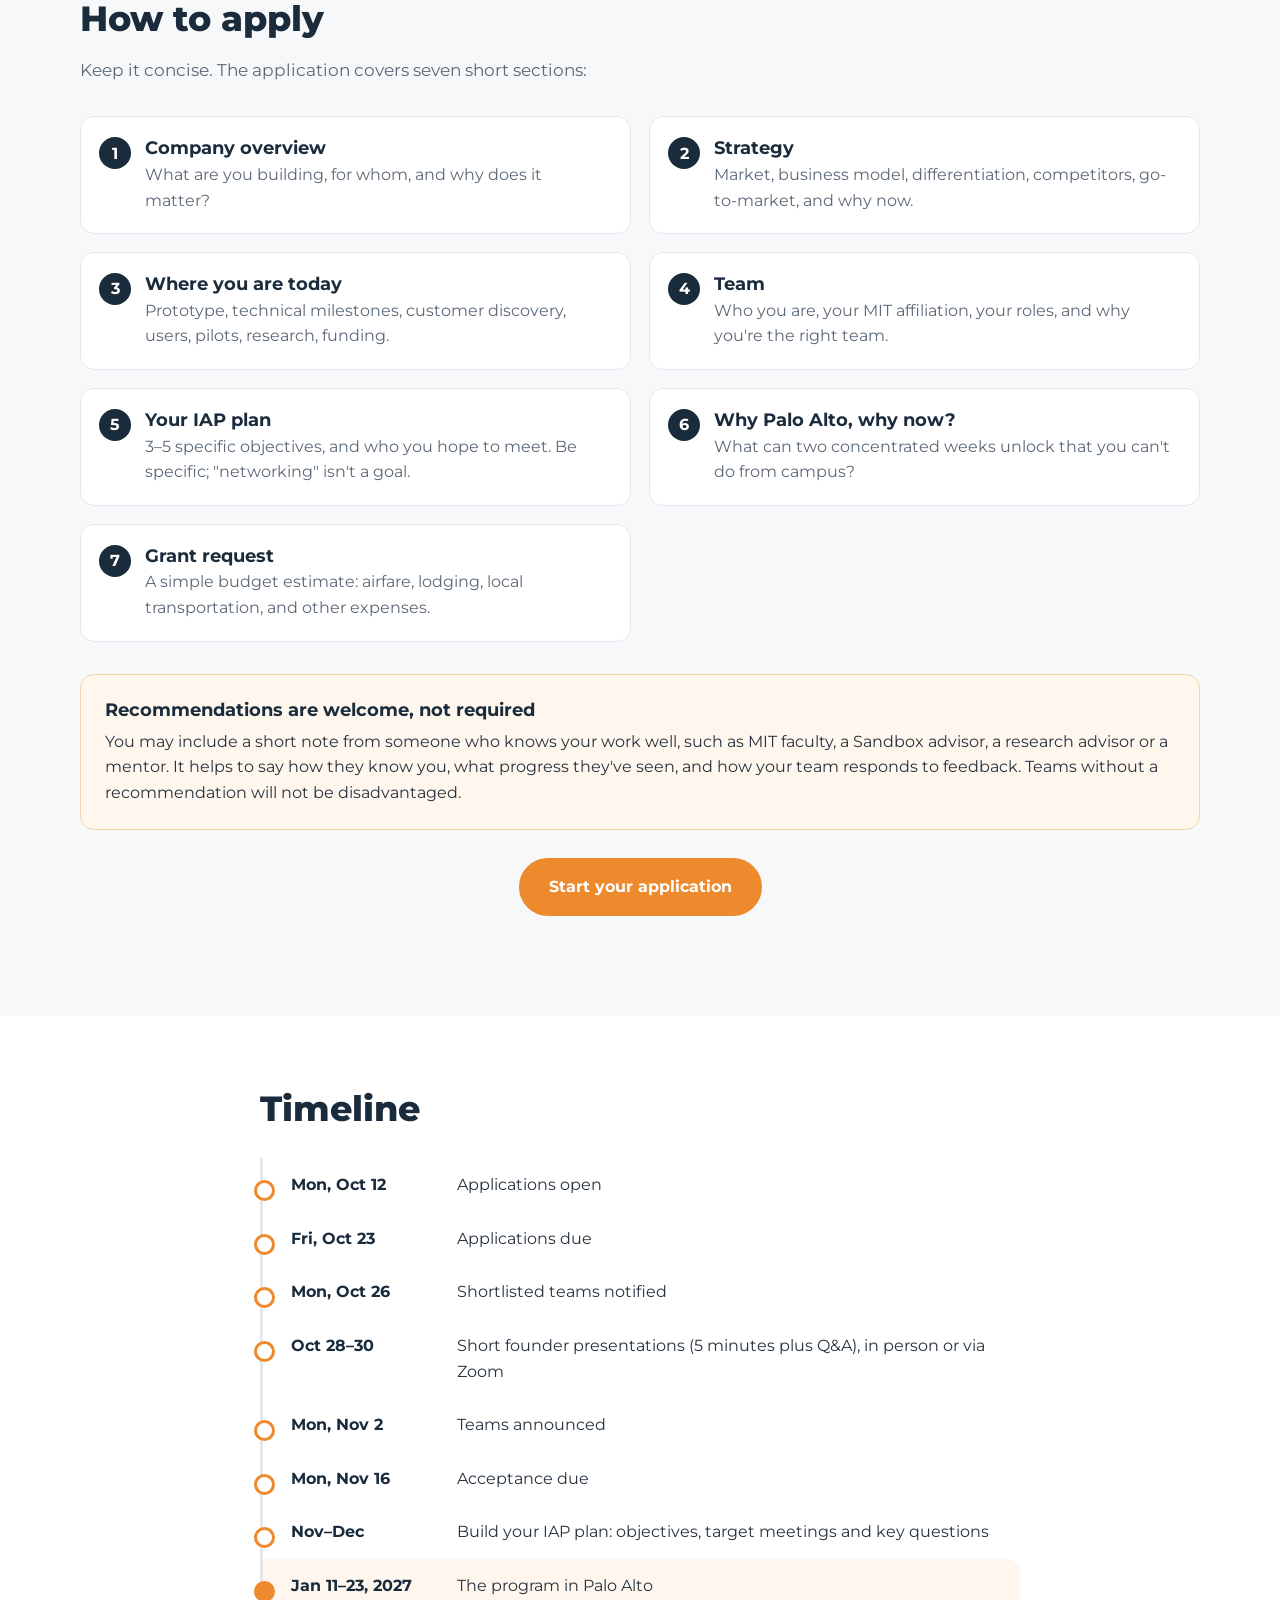
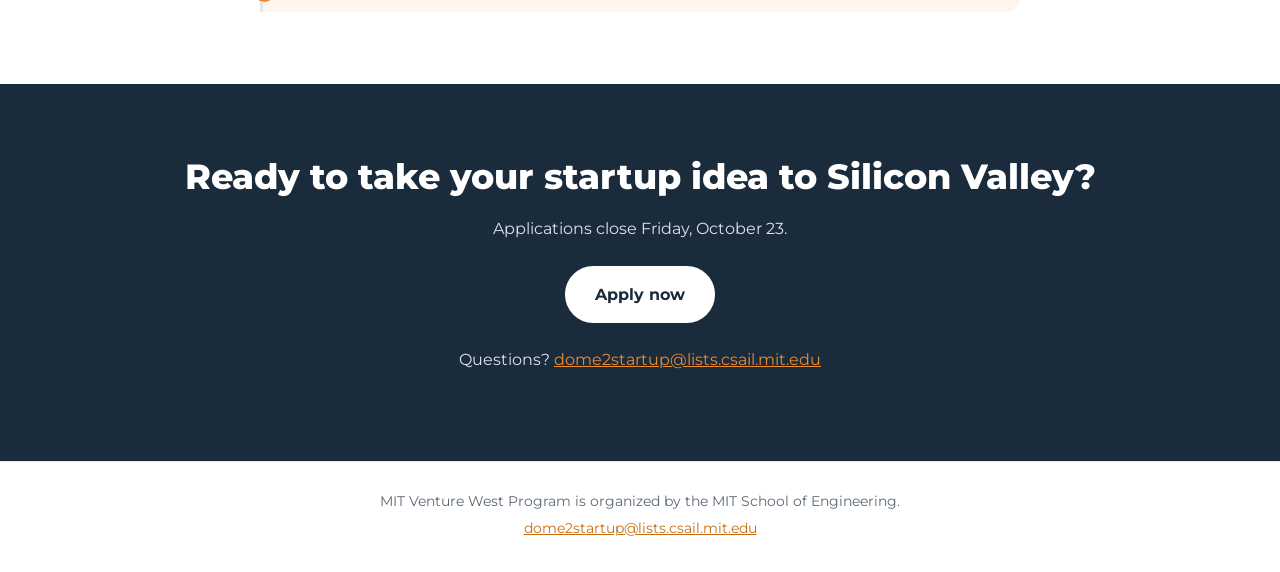
==== commit efda6ee6: "Rename to MIT Venture West Program; update grants, dates, and footer - Rename program across site, p" ====
--- a/data/index.html
+++ b/data/index.html
@@ -3,9 +3,9 @@
 <head>
   <meta charset="utf-8">
   <meta name="viewport" content="width=device-width, initial-scale=1">
-  <title>MIT Innovation Fellows – IAP 2027</title>
+  <title>MIT Venture West Program – IAP 2027</title>
   <meta name="description" content="Two weeks in Palo Alto this January. Pitch to investors, meet customers, learn from alumni founders, and move your startup idea forward. Applications open Oct 12 and close Oct 23.">
-  <link rel="icon" href="images/header.png">
+  <link rel="icon" href="images/logo-art.png">
   <link rel="preconnect" href="https://fonts.googleapis.com">
   <link rel="preconnect" href="https://fonts.gstatic.com" crossorigin>
   <link href="https://fonts.googleapis.com/css2?family=Montserrat:wght@400;500;600;700;800&display=swap" rel="stylesheet">
@@ -16,7 +16,7 @@
 
   <header class="nav">
     <div class="wrap nav-inner">
-      <a class="brand" href="#top">MIT Innovation Fellows <span>IAP 2027</span></a>
+      <a class="brand" href="#top">MIT Venture West Program <span>IAP 2027</span></a>
       <nav aria-label="Primary">
         <a href="#do">What you'll do</a>
         <a href="#provides">What you get</a>
@@ -31,9 +31,12 @@
   <main id="main">
     <section class="hero" id="top">
       <div class="wrap">
-        <img class="hero-img" src="images/header.png" width="1853" height="768"
-             alt="MIT Innovation Fellows, IAP 2027. The MIT dome and a lightbulb launching a rocket toward the Golden Gate Bridge and Building 49.">
-        <h1 class="visually-hidden">MIT Innovation Fellows – IAP 2027</h1>
+        <div class="hero-logo">
+          <img src="images/logo-art.png" width="2215" height="632"
+               alt="The MIT dome and a lightbulb launching a rocket toward the Golden Gate Bridge and Building 49.">
+          <div class="logo-title" aria-hidden="true">MIT VENTURE WEST PROGRAM <span>&ndash; IAP 2027</span></div>
+        </div>
+        <h1 class="visually-hidden">MIT Venture West Program – IAP 2027</h1>
         <p class="lead">Take your startup idea to the heart of Silicon Valley.</p>
         <p class="sub">Spend two weeks this January in <strong>Palo Alto</strong>, making the kind of progress that is hard to make from campus alone. Pitch to investors. Meet your future customers. Learn from MIT alumni founders. Spend time with industry leaders. Finish with a pitch-day presentation, where the winning startup, chosen by a panel of venture capitalists, receives a <strong>$50,000 pre-seed award</strong>.</p>
         <div class="cta-row">
@@ -42,7 +45,7 @@
         </div>
         <ul class="facts" aria-label="Program at a glance">
           <li><strong>2 weeks</strong><span>Jan 11–23, 2027, in Palo Alto</span></li>
-          <li><strong>$5,000</strong><span>per participant, up to $10,000 per team of 2–3</span></li>
+          <li><strong>$6,000–$7,500</strong><span>grant per team of two or three participants</span></li>
           <li><strong>$50,000</strong><span>pre-seed award for the pitch-day winning startup</span></li>
           <li><strong>Oct 23</strong><span>applications due</span></li>
         </ul>
@@ -92,12 +95,12 @@
           <h2>What the program provides</h2>
           <ul class="checks">
             <li>A two-week residency in <strong>Palo Alto</strong> during IAP 2027</li>
-            <li><strong>$5,000 per participant, up to $10,000 per team</strong> of 2–3, for travel, lodging, local transportation and other participation costs</li>
+            <li><strong>A grant of $6,000 (two participants) or $7,500 (three participants)</strong> per team, for travel and lodging during the two weeks</li>
             <li>Shared sessions with founders, investors, customers and technical experts</li>
             <li>A mostly open schedule for your own meetings and company building</li>
             <li>Targeted introductions to people and organizations relevant to your goals</li>
             <li>Pitch-day feedback from venture capitalists, and a chance at a <strong>$50,000 pre-seed award</strong></li>
-            <li>Backing from the MIT School of Engineering and CSAIL</li>
+            <li>Backing from the MIT School of Engineering</li>
           </ul>
         </div>
         <div>
@@ -162,7 +165,7 @@
           <li><h3>Team</h3><p>Who you are, your MIT affiliation, your roles, and why you're the right team.</p></li>
           <li><h3>Your IAP plan</h3><p>3–5 specific objectives, and who you hope to meet. Be specific; "networking" isn't a goal.</p></li>
           <li><h3>Why Palo Alto, why now?</h3><p>What can two concentrated weeks unlock that you can't do from campus?</p></li>
-          <li><h3>Fellowship support request</h3><p>A simple budget estimate: airfare, lodging, local transportation, and other expenses.</p></li>
+          <li><h3>Grant request</h3><p>A simple budget estimate: airfare, lodging, local transportation, and other expenses.</p></li>
         </ol>
         <div class="callout">
           <h3>Recommendations are welcome, not required</h3>
@@ -182,10 +185,10 @@
           <li><time datetime="2026-10-23">Fri, Oct 23</time><span>Applications due</span></li>
           <li><time datetime="2026-10-26">Mon, Oct 26</time><span>Shortlisted teams notified</span></li>
           <li><time datetime="2026-10-28">Oct 28–30</time><span>Short founder presentations (5 minutes plus Q&amp;A), in person or via Zoom</span></li>
-          <li><time datetime="2026-11-02">Mon, Nov 2</time><span>Fellows announced</span></li>
+          <li><time datetime="2026-11-02">Mon, Nov 2</time><span>Teams announced</span></li>
           <li><time datetime="2026-11-16">Mon, Nov 16</time><span>Acceptance due</span></li>
           <li><time datetime="2026-11">Nov–Dec</time><span>Build your IAP plan: objectives, target meetings and key questions</span></li>
-          <li class="highlight"><time datetime="2027-01-11">Jan 11–23, 2027</time><span>The fellowship in Palo Alto</span></li>
+          <li class="highlight"><time datetime="2027-01-11">Jan 11–23, 2027</time><span>The program in Palo Alto</span></li>
         </ol>
       </div>
     </section>
@@ -204,7 +207,7 @@
 
   <footer class="footer">
     <div class="wrap">
-      <p>MIT Innovation Fellows is organized by the MIT School of Engineering and CSAIL.</p>
+      <p>MIT Venture West Program is organized by the MIT School of Engineering.</p>
       <p><a href="mailto:dome2startup@lists.csail.mit.edu">dome2startup@lists.csail.mit.edu</a></p>
     </div>
   </footer>
--- a/data/styles.css
+++ b/data/styles.css
@@ -65,7 +65,10 @@
 
 /* Hero */
 .hero { padding: 32px 0 56px; text-align: center; }
-.hero-img { margin: 0 auto 8px; width: min(900px, 100%); }
+.hero-logo { margin: 0 auto 8px; width: min(900px, 100%); container-type: inline-size; }
+.hero-logo img { width: 100%; height: auto; mix-blend-mode: multiply; }
+.logo-title { text-align: center; white-space: nowrap; font-weight: 800; font-size: 4.2cqw; line-height: 1.2; margin-top: .6cqw; color: var(--navy); }
+.logo-title span { color: var(--orange); }
 .lead { font-size: clamp(1.5rem, 3.4vw, 2.3rem); font-weight: 800; color: var(--navy); margin: 24px 0 12px; }
 .sub { max-width: 780px; margin: 0 auto; font-size: 1.1rem; color: var(--muted); }
 .hero .cta-row { justify-content: center; }
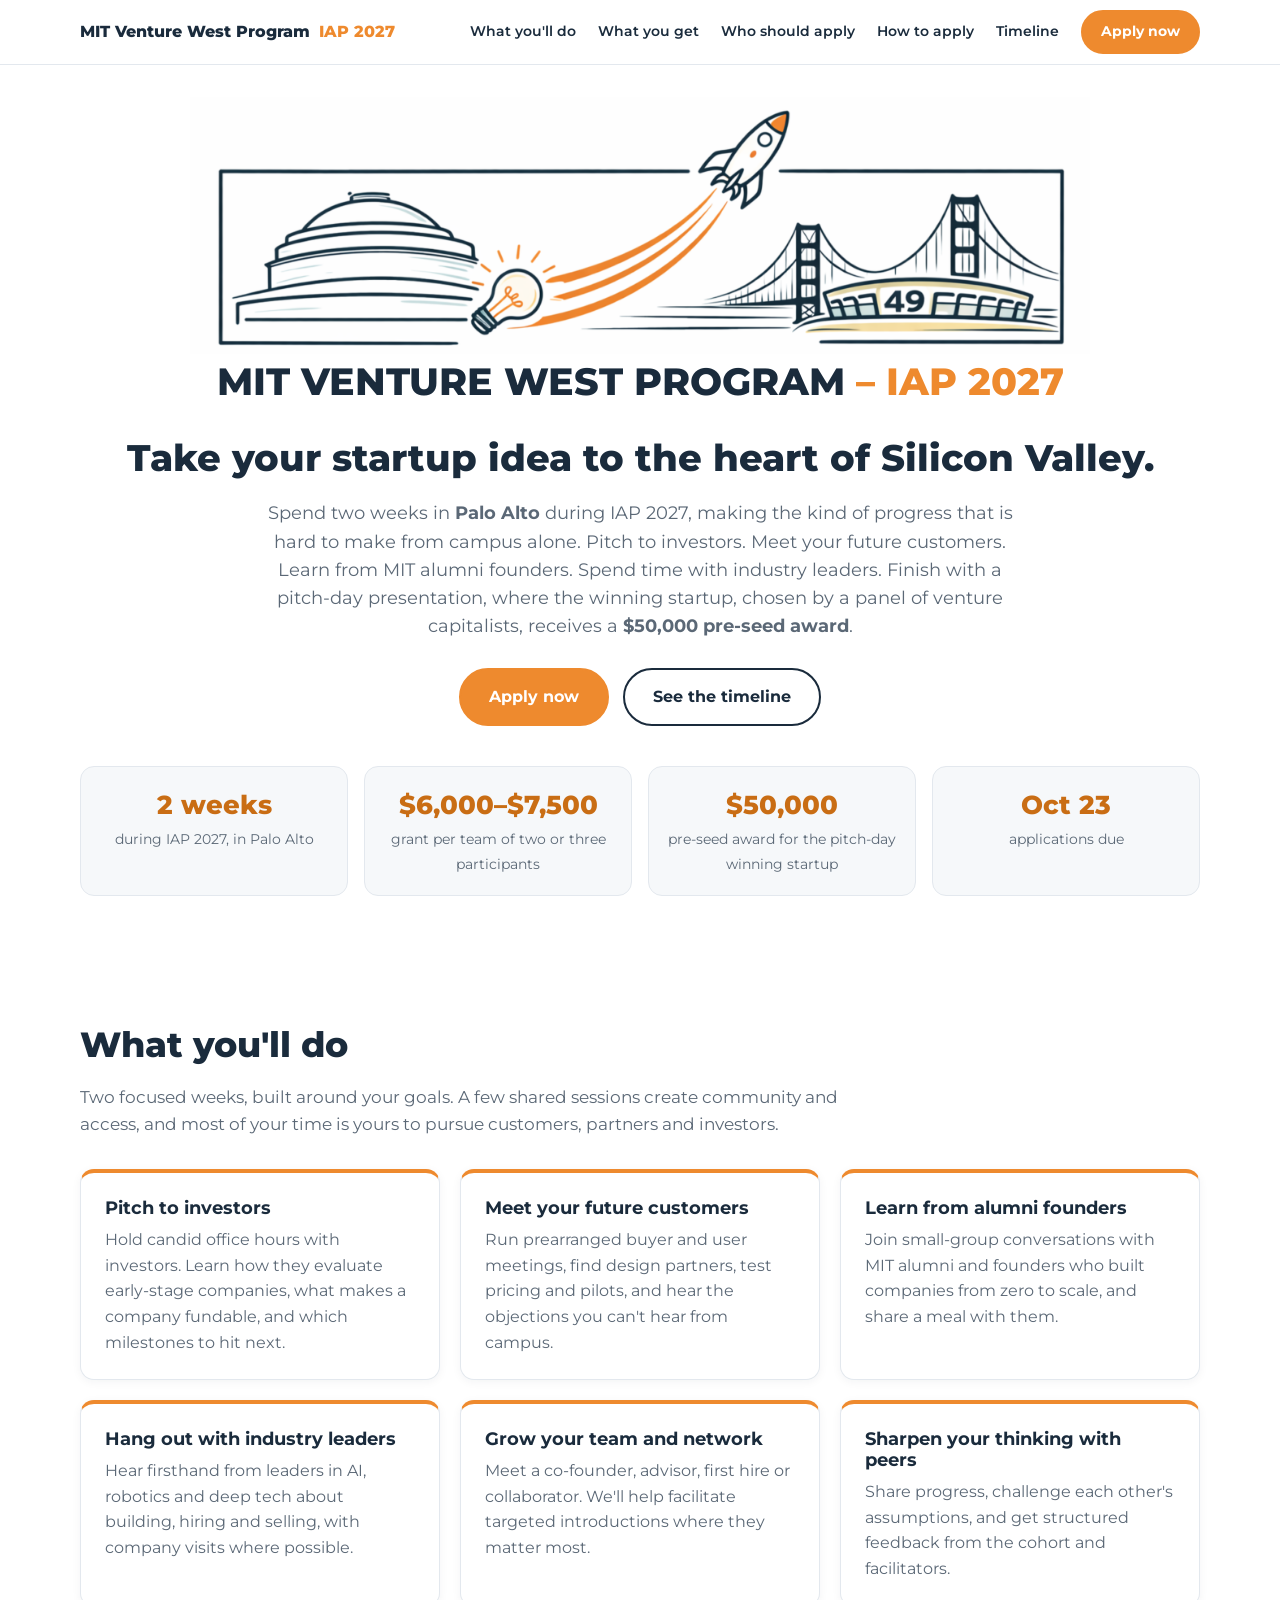
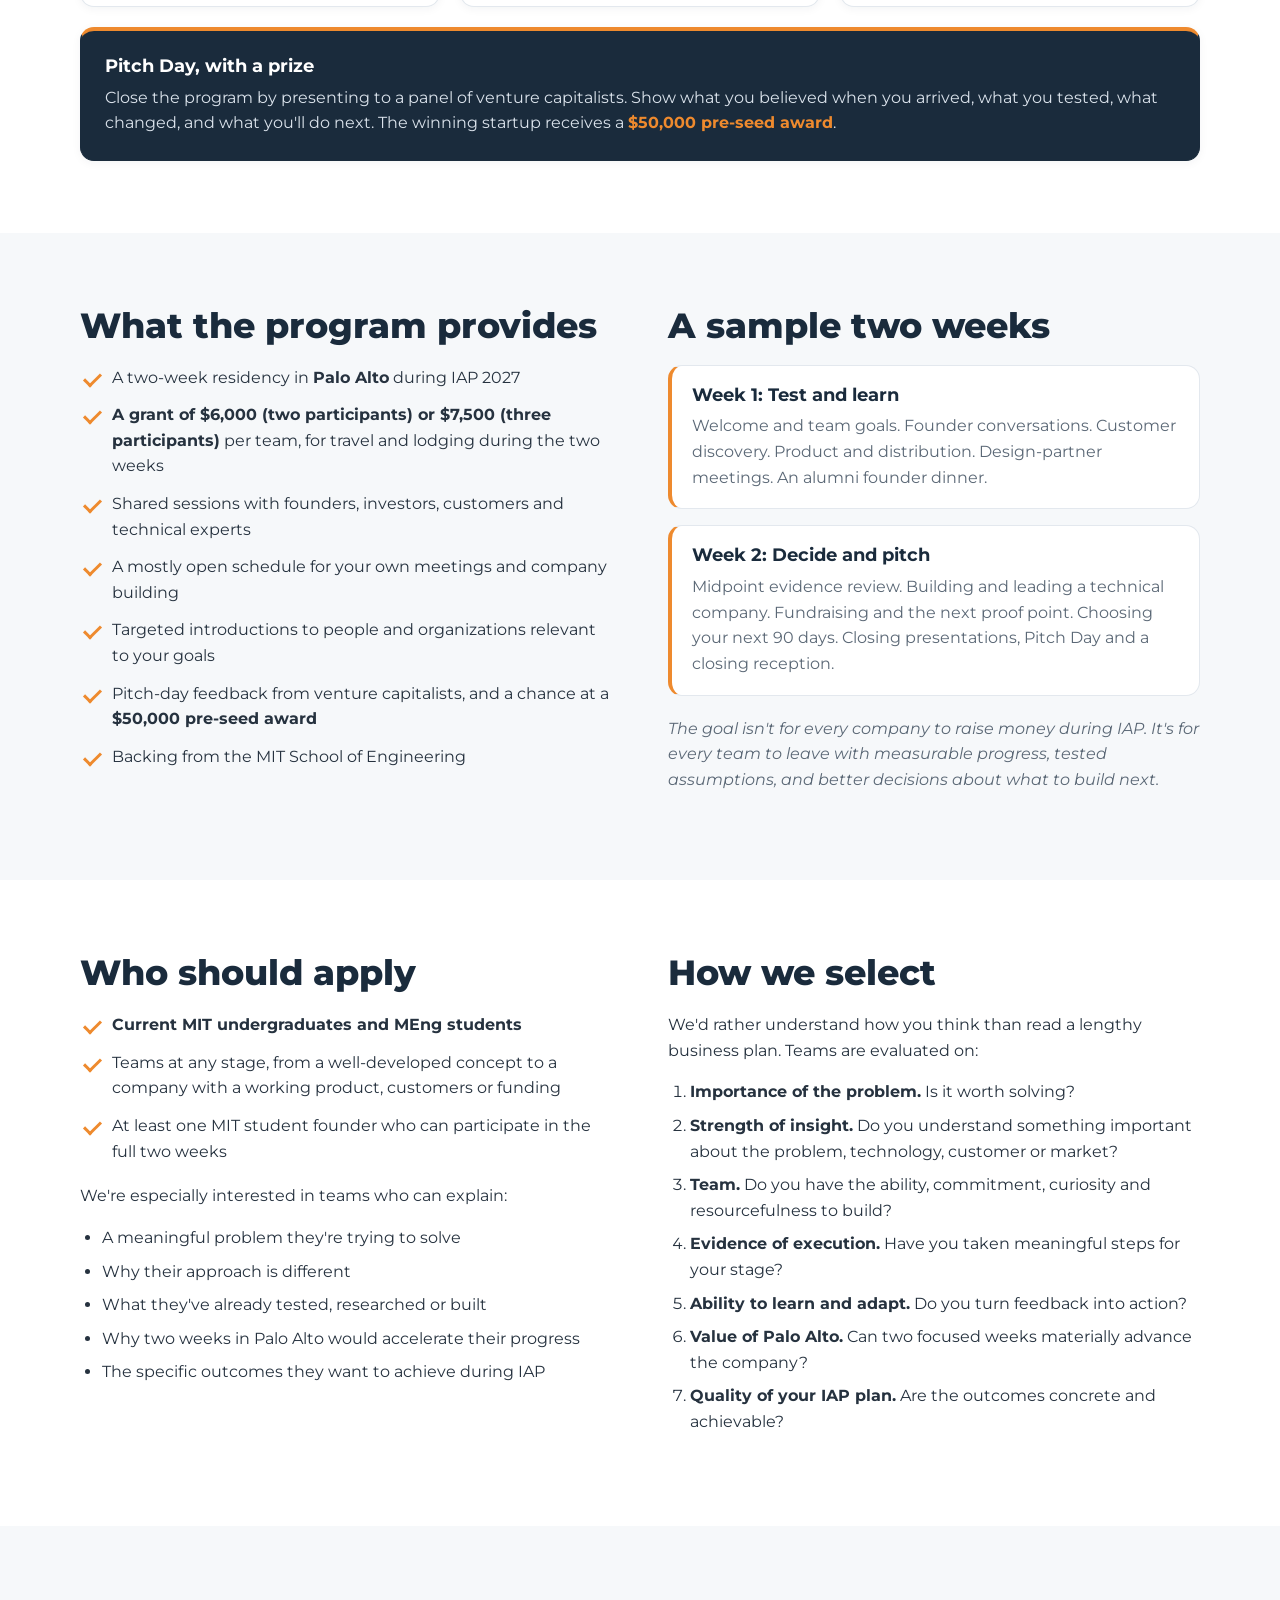
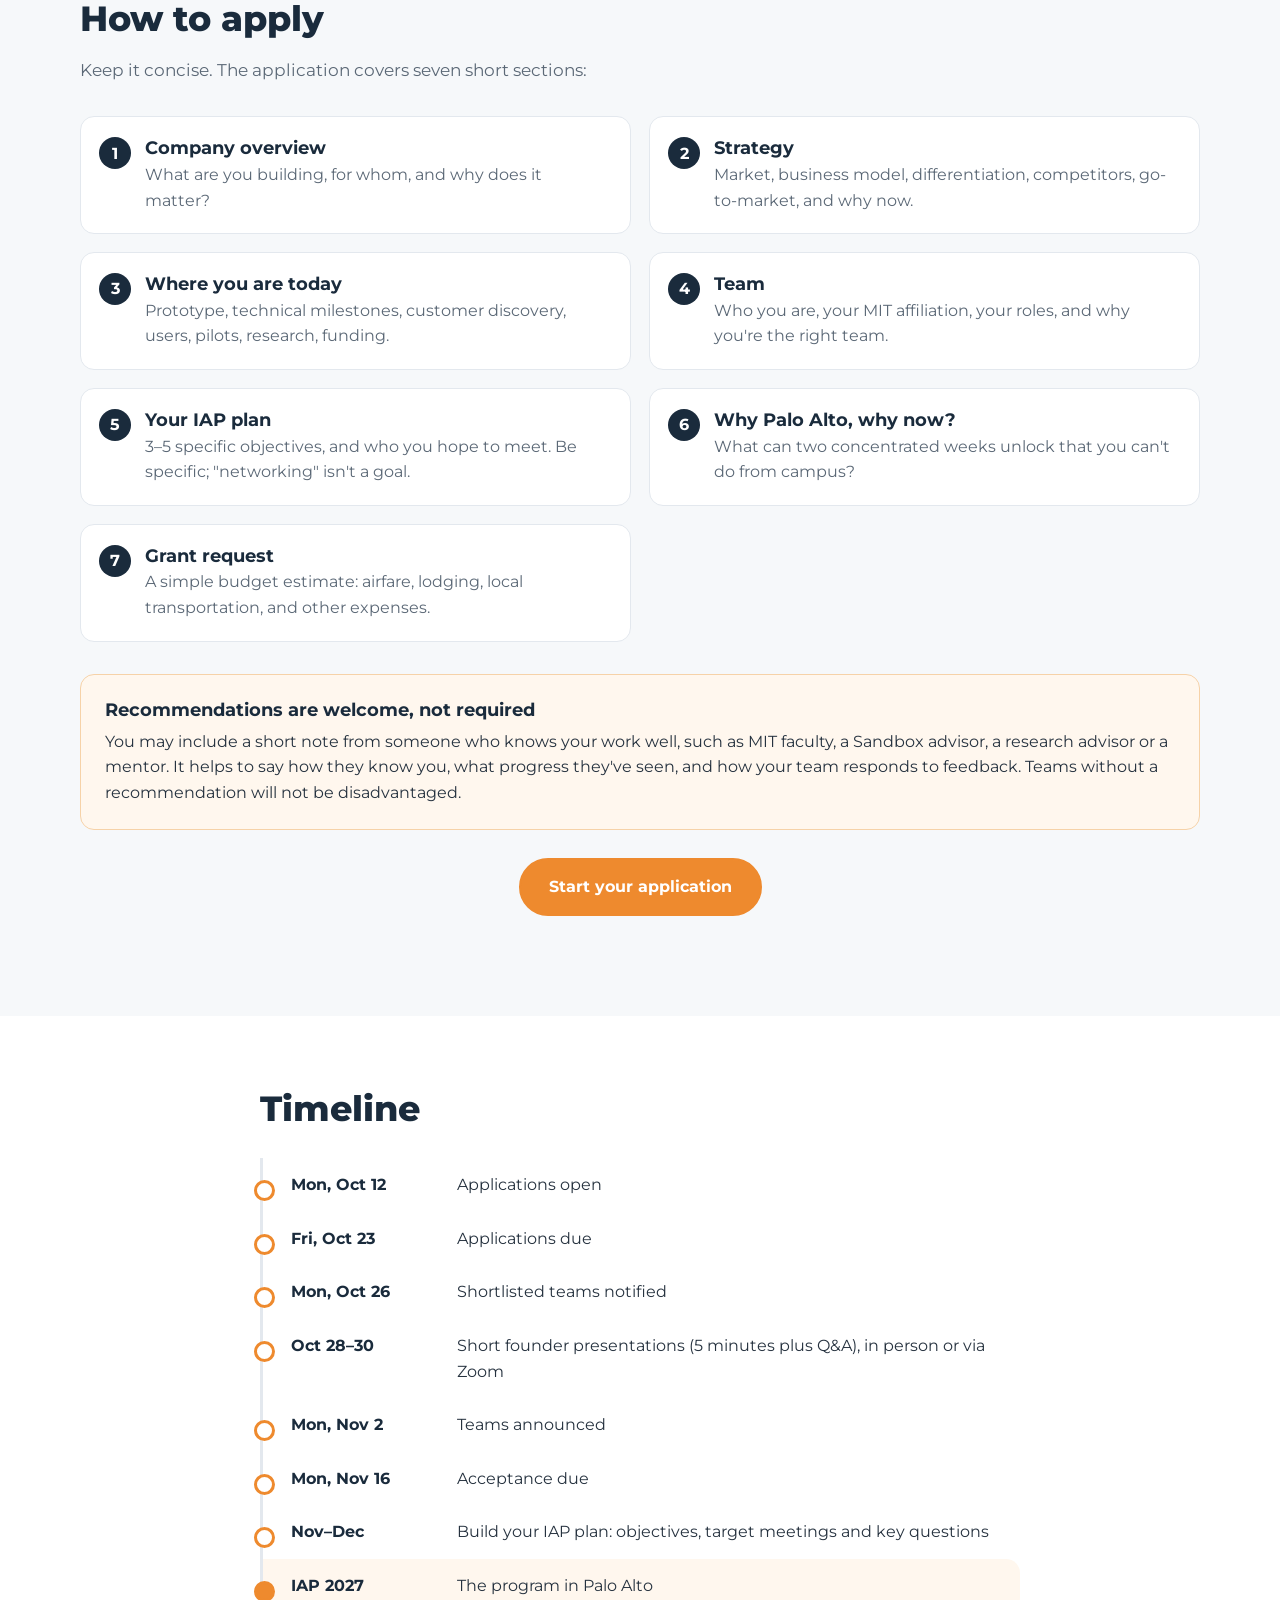
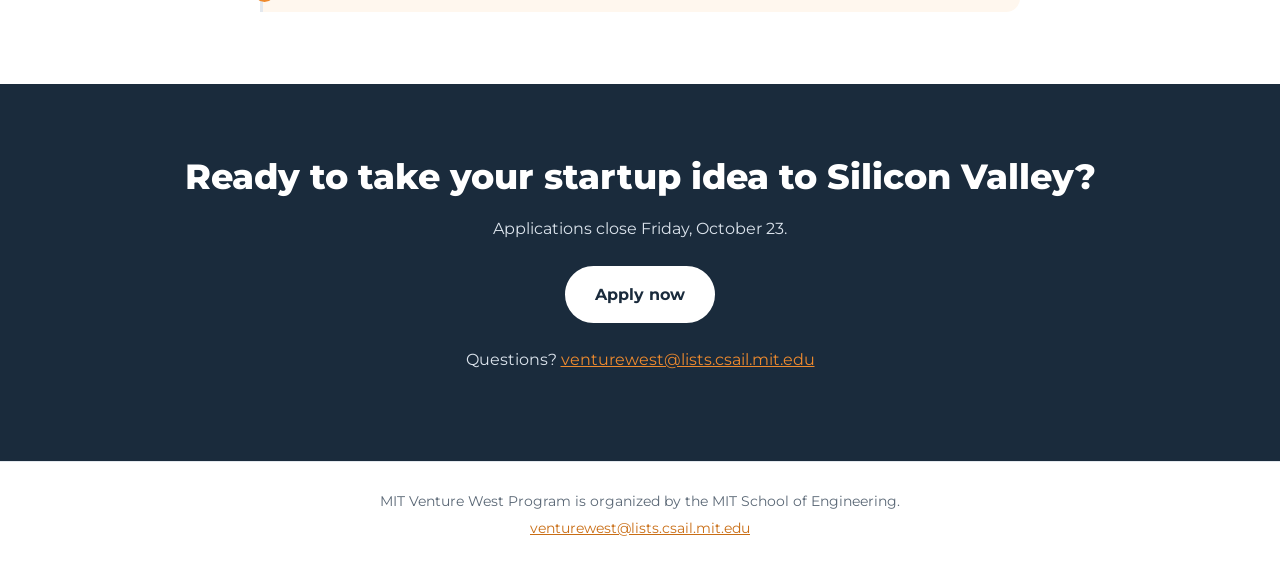
==== commit dc1636b9: "Use IAP 2027 for dates; new contact email and project URL (venturewest) Co-authored-by: Copilot <223" ====
--- a/data/index.html
+++ b/data/index.html
@@ -4,7 +4,7 @@
   <meta charset="utf-8">
   <meta name="viewport" content="width=device-width, initial-scale=1">
   <title>MIT Venture West Program – IAP 2027</title>
-  <meta name="description" content="Two weeks in Palo Alto this January. Pitch to investors, meet customers, learn from alumni founders, and move your startup idea forward. Applications open Oct 12 and close Oct 23.">
+  <meta name="description" content="Two weeks in Palo Alto during IAP 2027. Pitch to investors, meet customers, learn from alumni founders, and move your startup idea forward. Applications open Oct 12 and close Oct 23.">
   <link rel="icon" href="images/logo-art.png">
   <link rel="preconnect" href="https://fonts.googleapis.com">
   <link rel="preconnect" href="https://fonts.gstatic.com" crossorigin>
@@ -38,13 +38,13 @@
         </div>
         <h1 class="visually-hidden">MIT Venture West Program – IAP 2027</h1>
         <p class="lead">Take your startup idea to the heart of Silicon Valley.</p>
-        <p class="sub">Spend two weeks this January in <strong>Palo Alto</strong>, making the kind of progress that is hard to make from campus alone. Pitch to investors. Meet your future customers. Learn from MIT alumni founders. Spend time with industry leaders. Finish with a pitch-day presentation, where the winning startup, chosen by a panel of venture capitalists, receives a <strong>$50,000 pre-seed award</strong>.</p>
+        <p class="sub">Spend two weeks in <strong>Palo Alto</strong> during IAP 2027, making the kind of progress that is hard to make from campus alone. Pitch to investors. Meet your future customers. Learn from MIT alumni founders. Spend time with industry leaders. Finish with a pitch-day presentation, where the winning startup, chosen by a panel of venture capitalists, receives a <strong>$50,000 pre-seed award</strong>.</p>
         <div class="cta-row">
           <a class="btn" href="https://mit.co1.qualtrics.com/jfe/form/SV_e5P891RNQusQxSu" target="_blank" rel="noopener">Apply now</a>
           <a class="btn btn-ghost" href="#timeline">See the timeline</a>
         </div>
         <ul class="facts" aria-label="Program at a glance">
-          <li><strong>2 weeks</strong><span>Jan 11–23, 2027, in Palo Alto</span></li>
+          <li><strong>2 weeks</strong><span>during IAP 2027, in Palo Alto</span></li>
           <li><strong>$6,000–$7,500</strong><span>grant per team of two or three participants</span></li>
           <li><strong>$50,000</strong><span>pre-seed award for the pitch-day winning startup</span></li>
           <li><strong>Oct 23</strong><span>applications due</span></li>
@@ -188,7 +188,7 @@
           <li><time datetime="2026-11-02">Mon, Nov 2</time><span>Teams announced</span></li>
           <li><time datetime="2026-11-16">Mon, Nov 16</time><span>Acceptance due</span></li>
           <li><time datetime="2026-11">Nov–Dec</time><span>Build your IAP plan: objectives, target meetings and key questions</span></li>
-          <li class="highlight"><time datetime="2027-01-11">Jan 11–23, 2027</time><span>The program in Palo Alto</span></li>
+          <li class="highlight"><time datetime="2027-01">IAP 2027</time><span>The program in Palo Alto</span></li>
         </ol>
       </div>
     </section>
@@ -200,7 +200,7 @@
         <div class="cta-row center">
           <a class="btn btn-light" href="https://mit.co1.qualtrics.com/jfe/form/SV_e5P891RNQusQxSu" target="_blank" rel="noopener">Apply now</a>
         </div>
-        <p class="contact">Questions? <a href="mailto:dome2startup@lists.csail.mit.edu">dome2startup@lists.csail.mit.edu</a></p>
+        <p class="contact">Questions? <a href="mailto:venturewest@lists.csail.mit.edu">venturewest@lists.csail.mit.edu</a></p>
       </div>
     </section>
   </main>
@@ -208,7 +208,7 @@
   <footer class="footer">
     <div class="wrap">
       <p>MIT Venture West Program is organized by the MIT School of Engineering.</p>
-      <p><a href="mailto:dome2startup@lists.csail.mit.edu">dome2startup@lists.csail.mit.edu</a></p>
+      <p><a href="mailto:venturewest@lists.csail.mit.edu">venturewest@lists.csail.mit.edu</a></p>
     </div>
   </footer>
 </body>
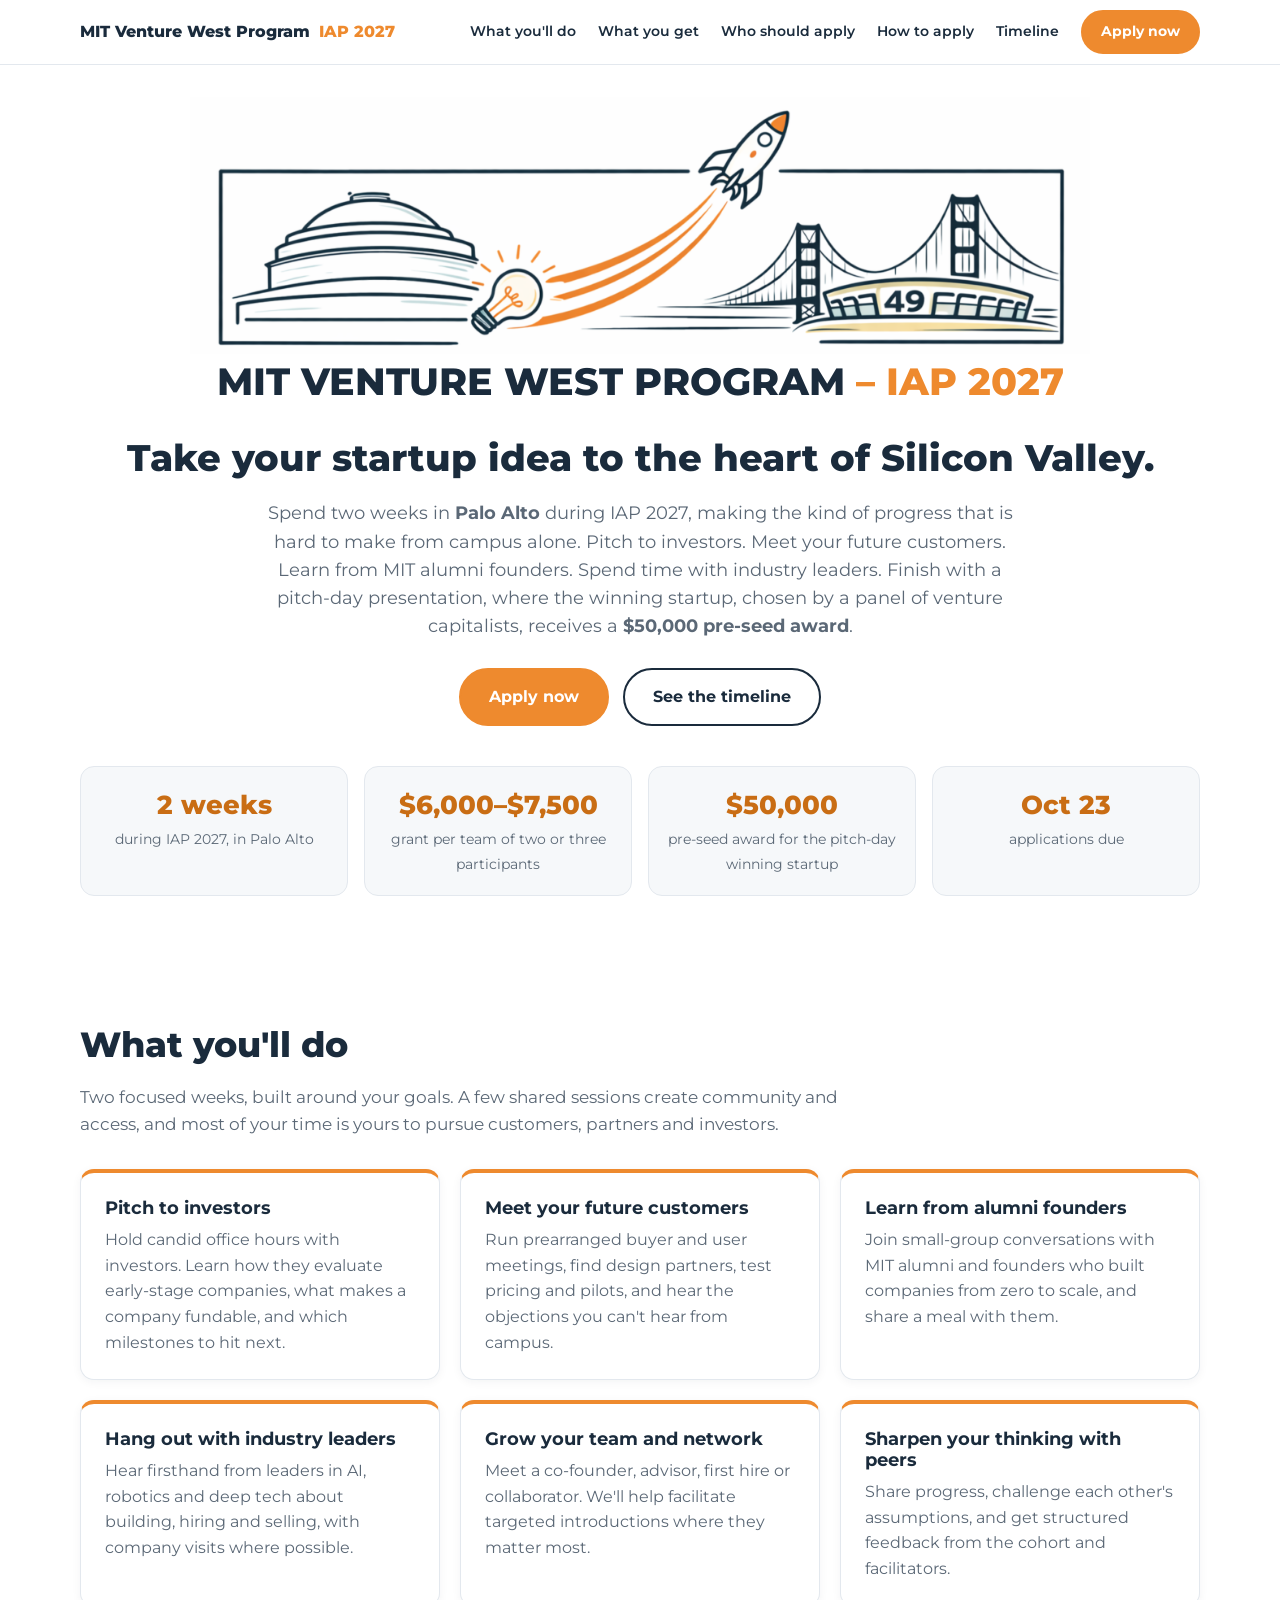
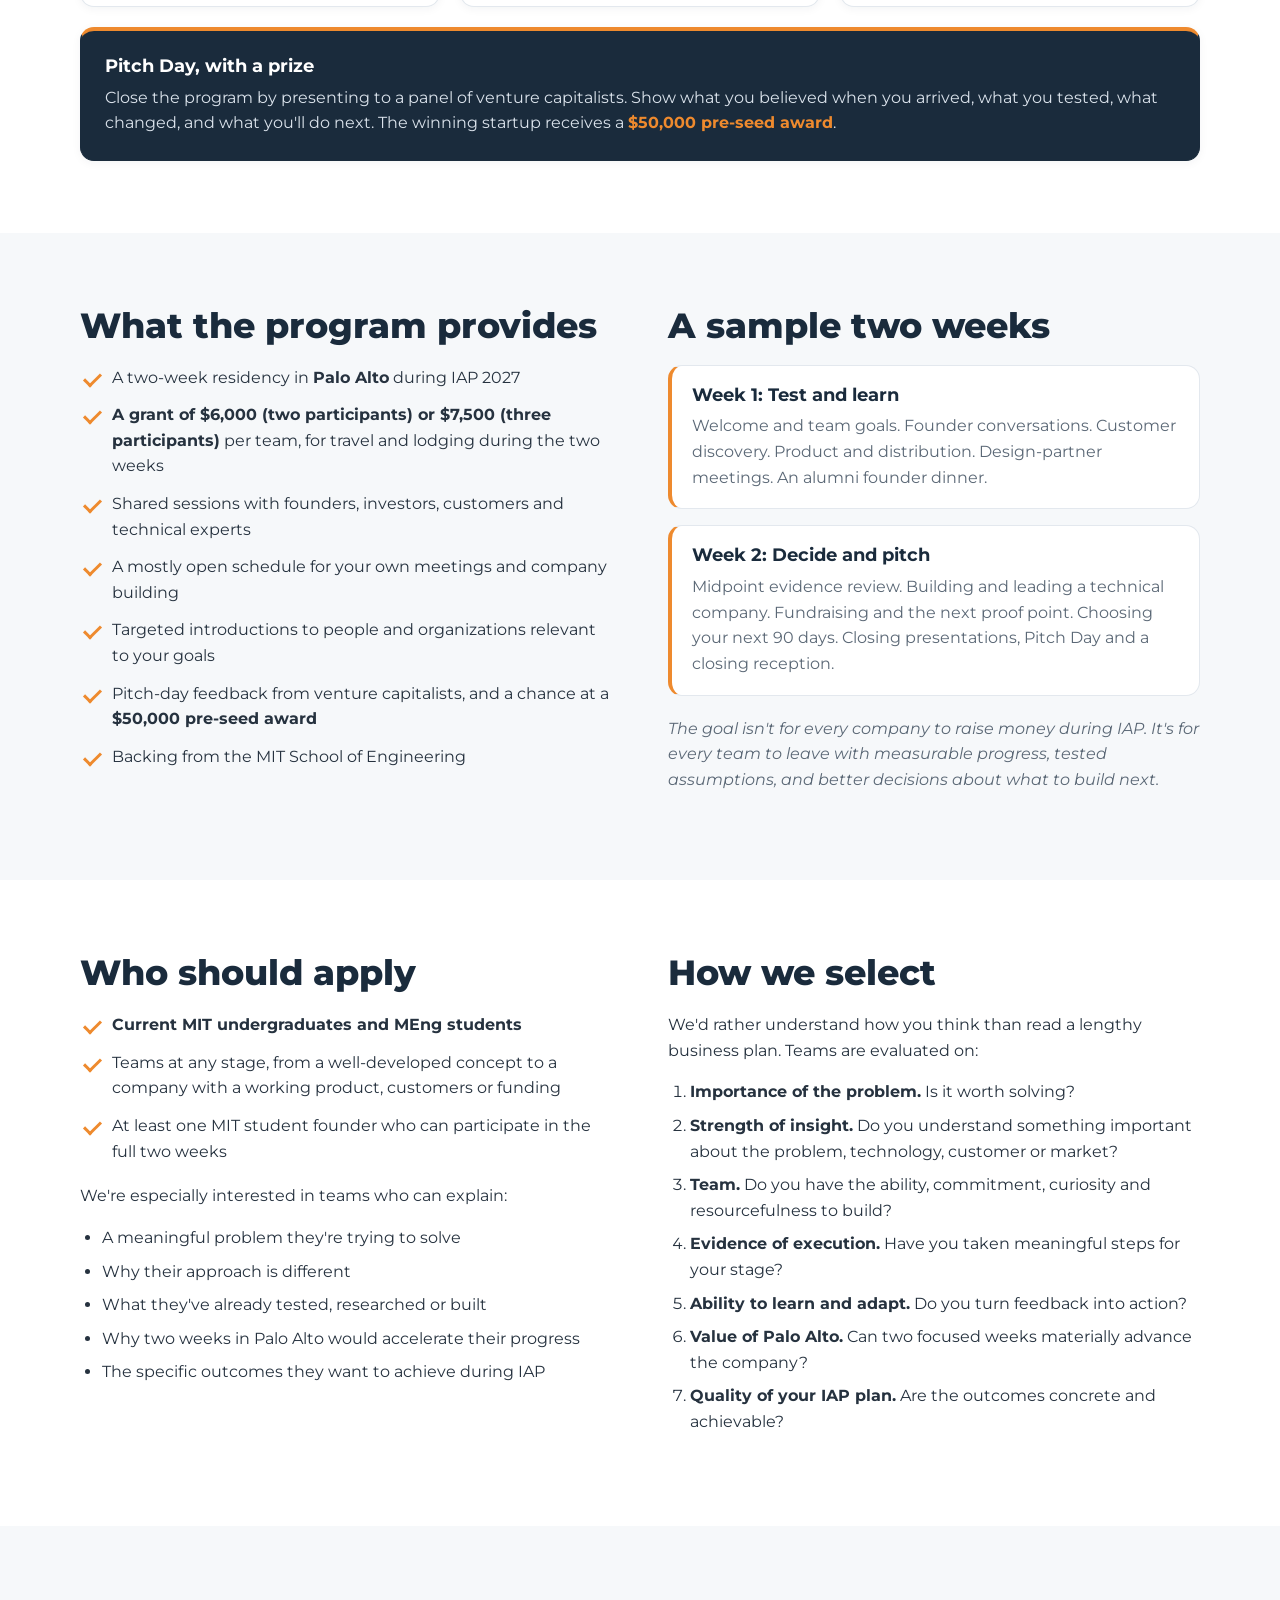
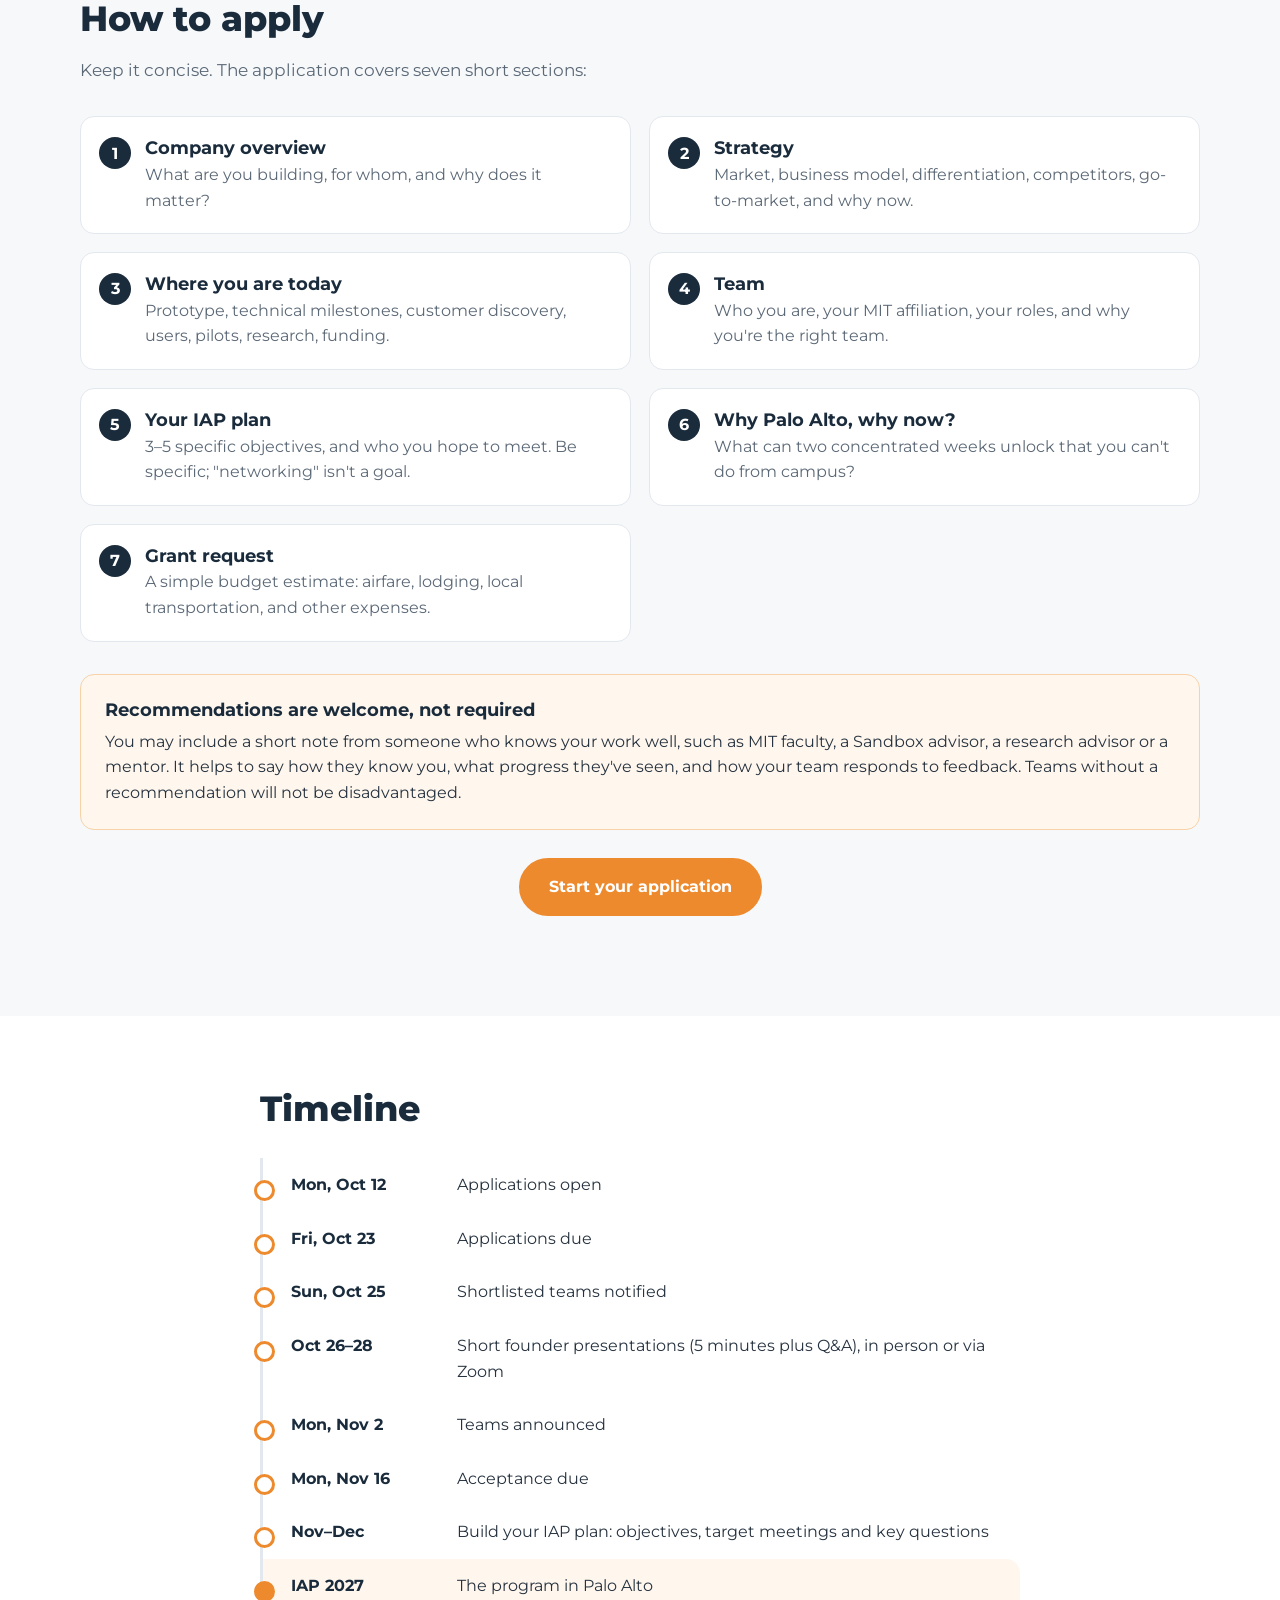
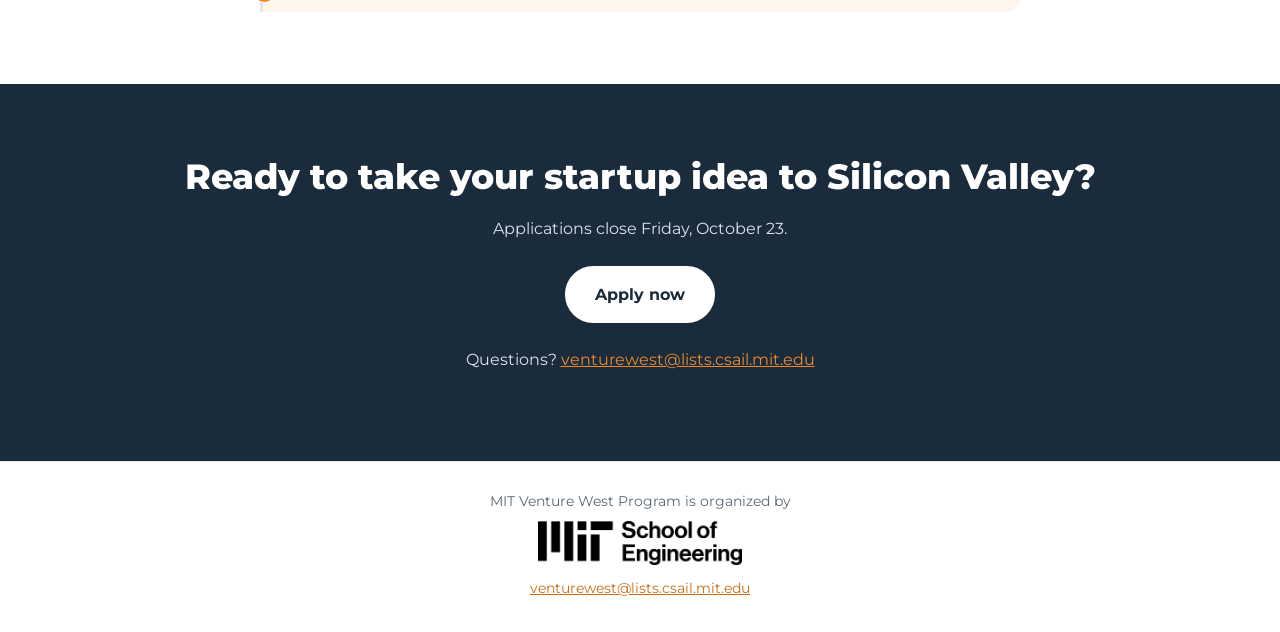
==== commit 029aac1e: "Add MIT School of Engineering logo; presentations Oct 26-28, shortlist notified Oct 25 Co-authored-b" ====
--- a/data/index.html
+++ b/data/index.html
@@ -183,8 +183,8 @@
         <ol class="timeline">
           <li><time datetime="2026-10-12">Mon, Oct 12</time><span>Applications open</span></li>
           <li><time datetime="2026-10-23">Fri, Oct 23</time><span>Applications due</span></li>
-          <li><time datetime="2026-10-26">Mon, Oct 26</time><span>Shortlisted teams notified</span></li>
-          <li><time datetime="2026-10-28">Oct 28–30</time><span>Short founder presentations (5 minutes plus Q&amp;A), in person or via Zoom</span></li>
+          <li><time datetime="2026-10-25">Sun, Oct 25</time><span>Shortlisted teams notified</span></li>
+          <li><time datetime="2026-10-26">Oct 26–28</time><span>Short founder presentations (5 minutes plus Q&amp;A), in person or via Zoom</span></li>
           <li><time datetime="2026-11-02">Mon, Nov 2</time><span>Teams announced</span></li>
           <li><time datetime="2026-11-16">Mon, Nov 16</time><span>Acceptance due</span></li>
           <li><time datetime="2026-11">Nov–Dec</time><span>Build your IAP plan: objectives, target meetings and key questions</span></li>
@@ -207,7 +207,8 @@
 
   <footer class="footer">
     <div class="wrap">
-      <p>MIT Venture West Program is organized by the MIT School of Engineering.</p>
+      <p>MIT Venture West Program is organized by</p>
+      <img class="soe" src="images/soe-logo.png" width="1800" height="388" alt="MIT School of Engineering">
       <p><a href="mailto:venturewest@lists.csail.mit.edu">venturewest@lists.csail.mit.edu</a></p>
     </div>
   </footer>
--- a/data/styles.css
+++ b/data/styles.css
@@ -144,6 +144,7 @@
 
 .footer { padding: 28px 0; font-size: .9rem; color: var(--muted); text-align: center; border-top: 1px solid var(--line); }
 .footer p { margin: 0 0 4px; }
+.footer .soe { height: 44px; width: auto; margin: 8px auto 12px; }
 
 @media (max-width: 900px) {
   .nav nav a:not(.btn) { display: none; }
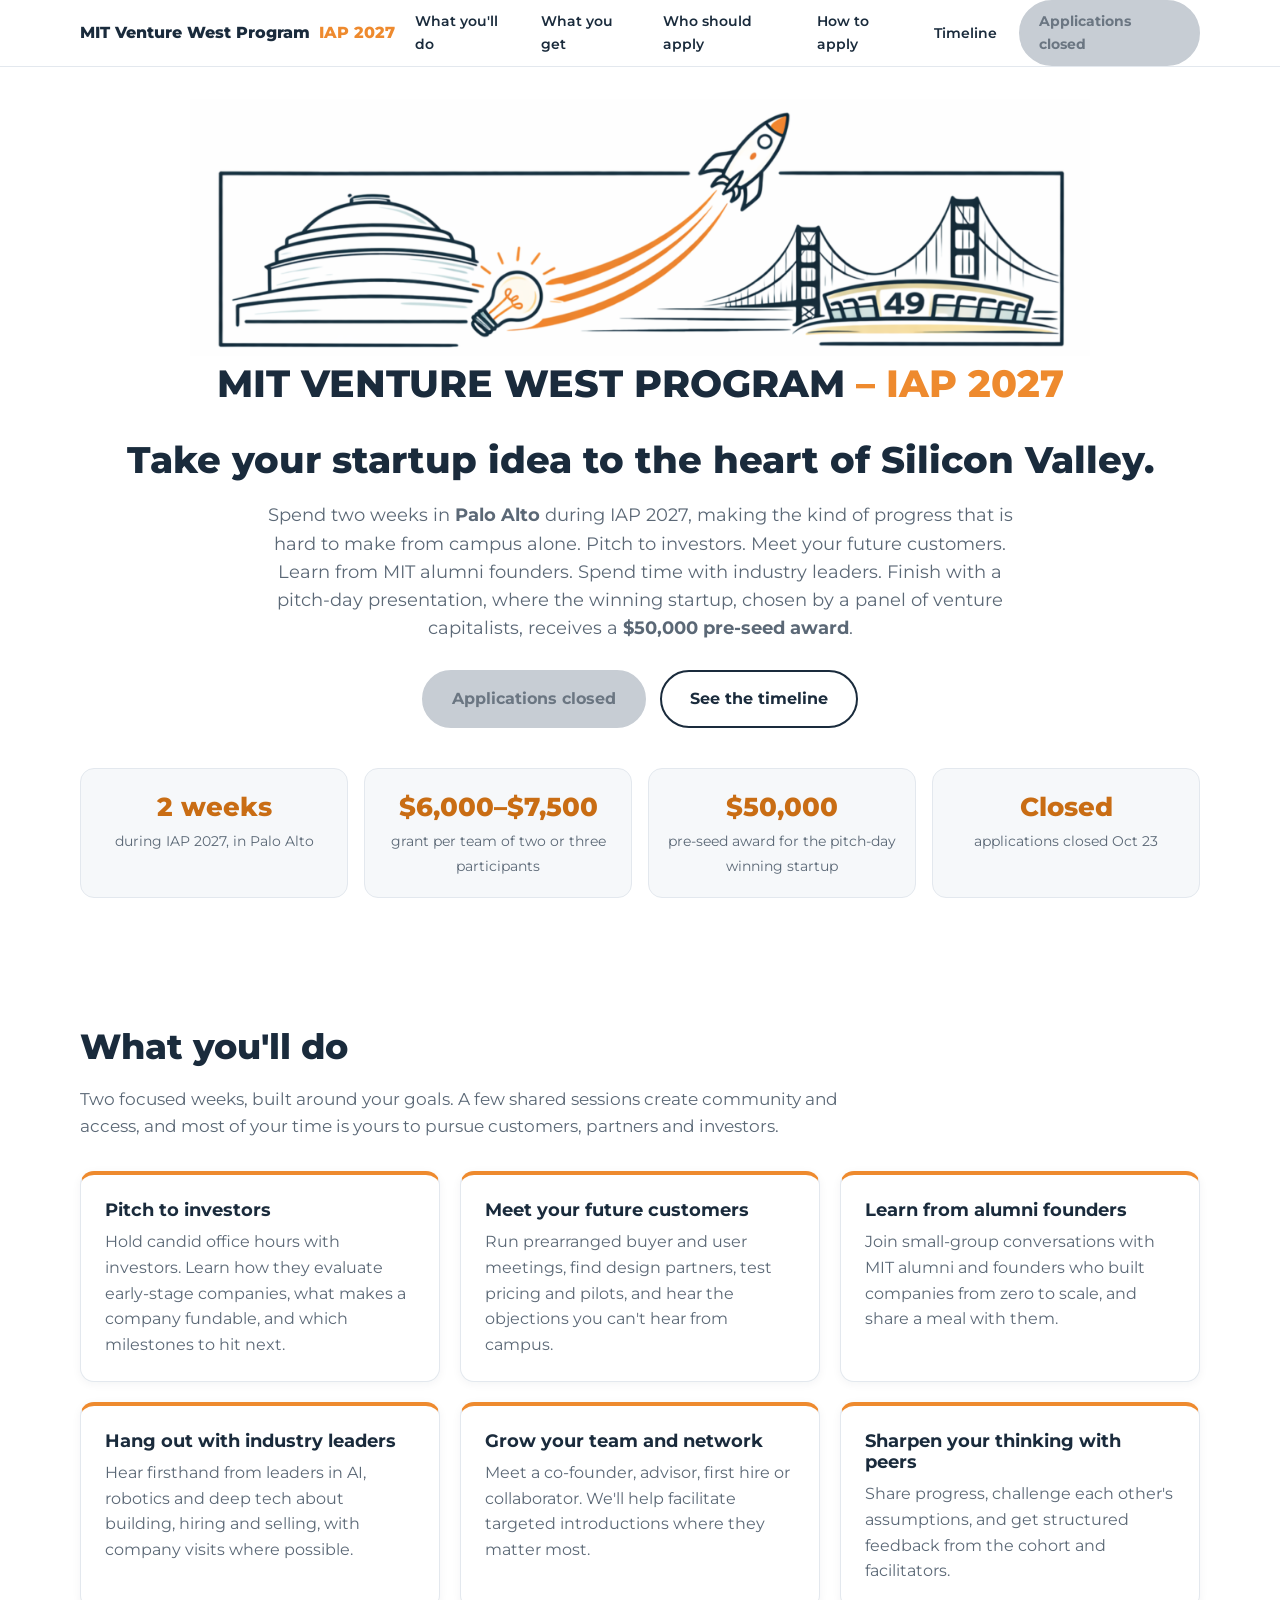
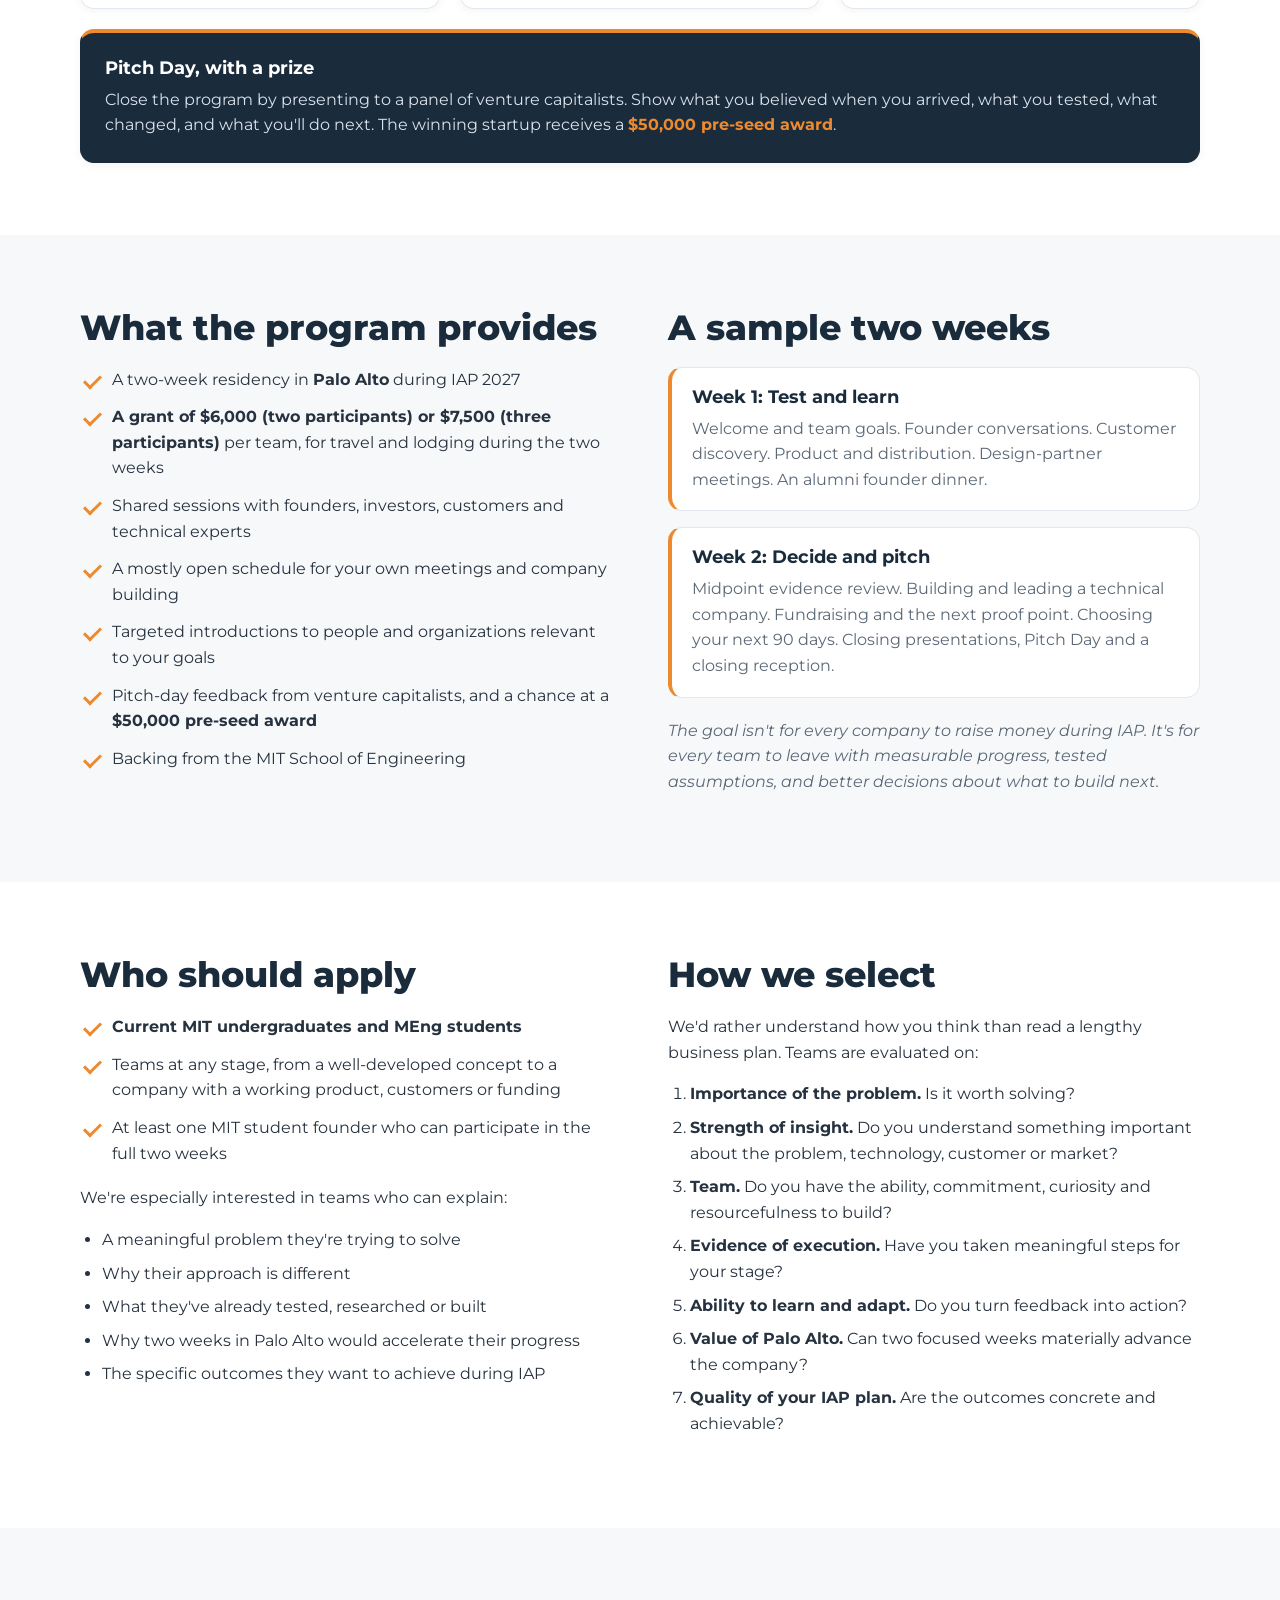
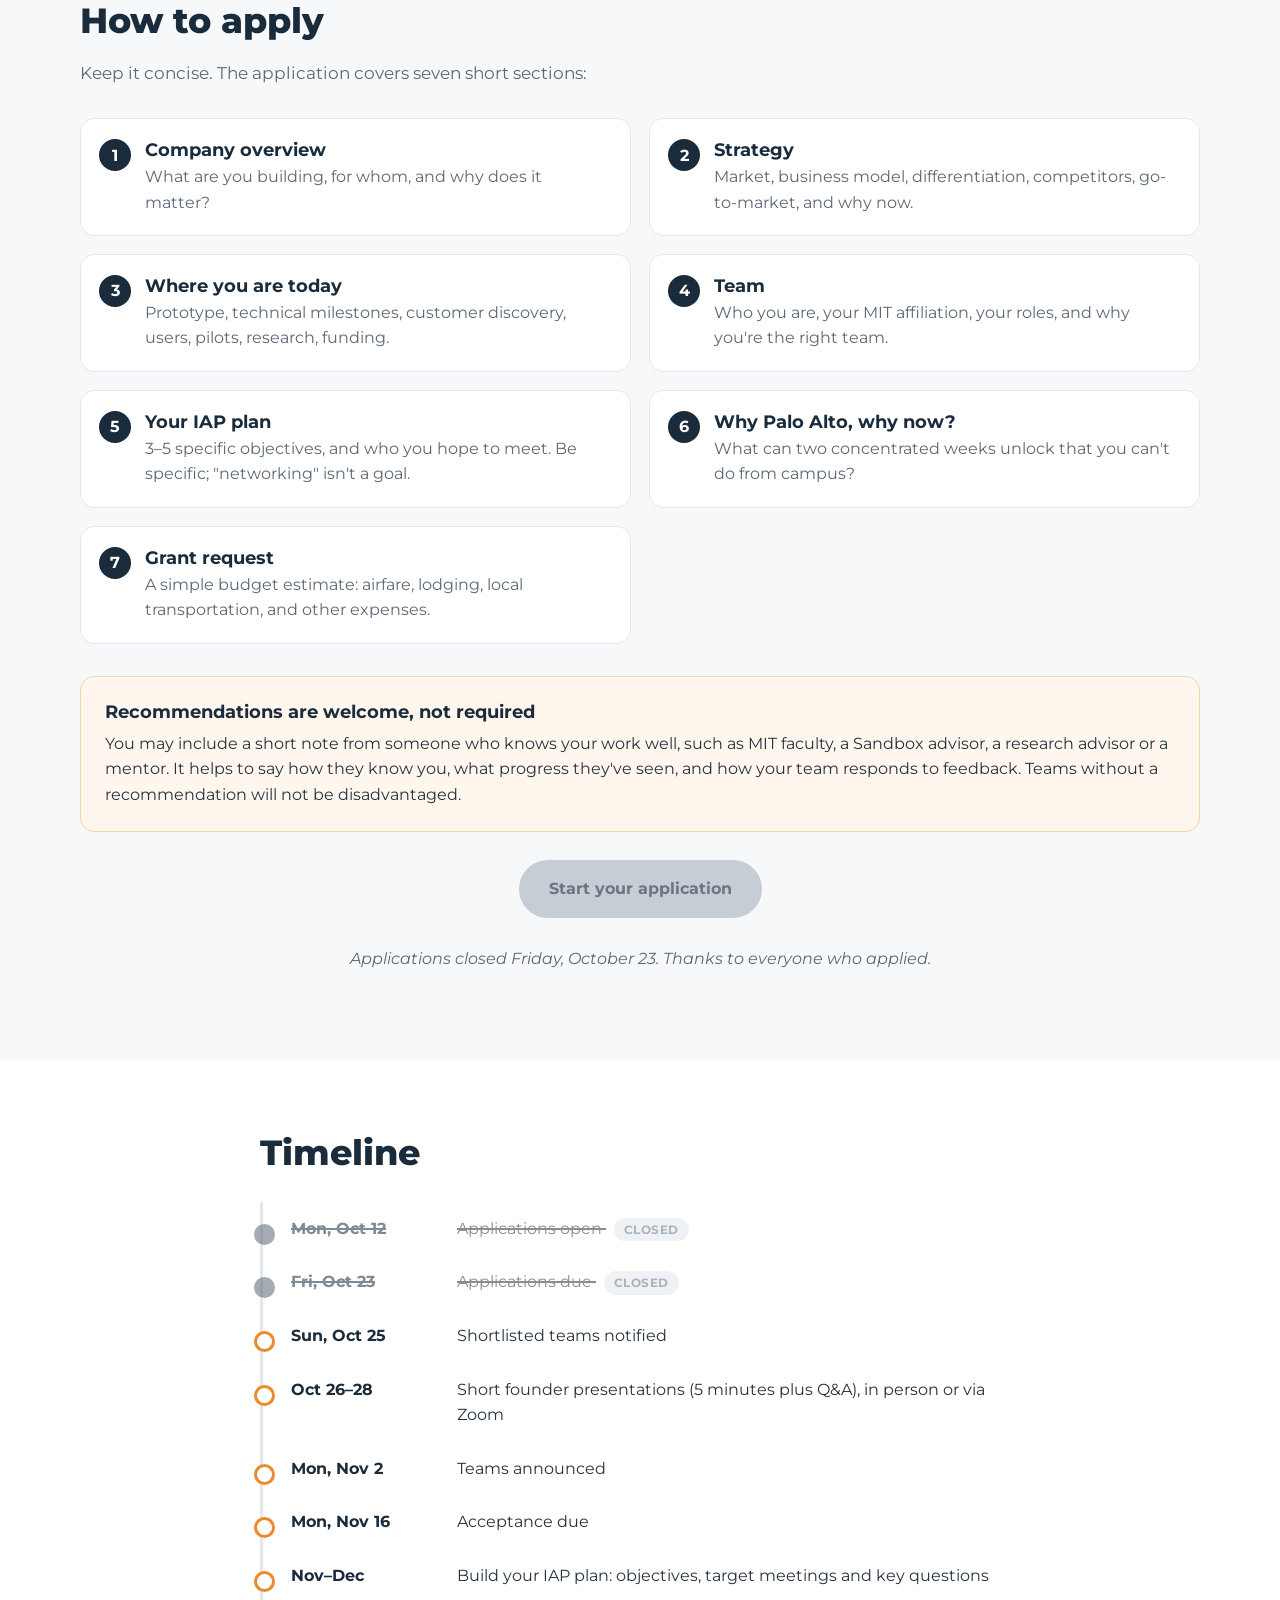
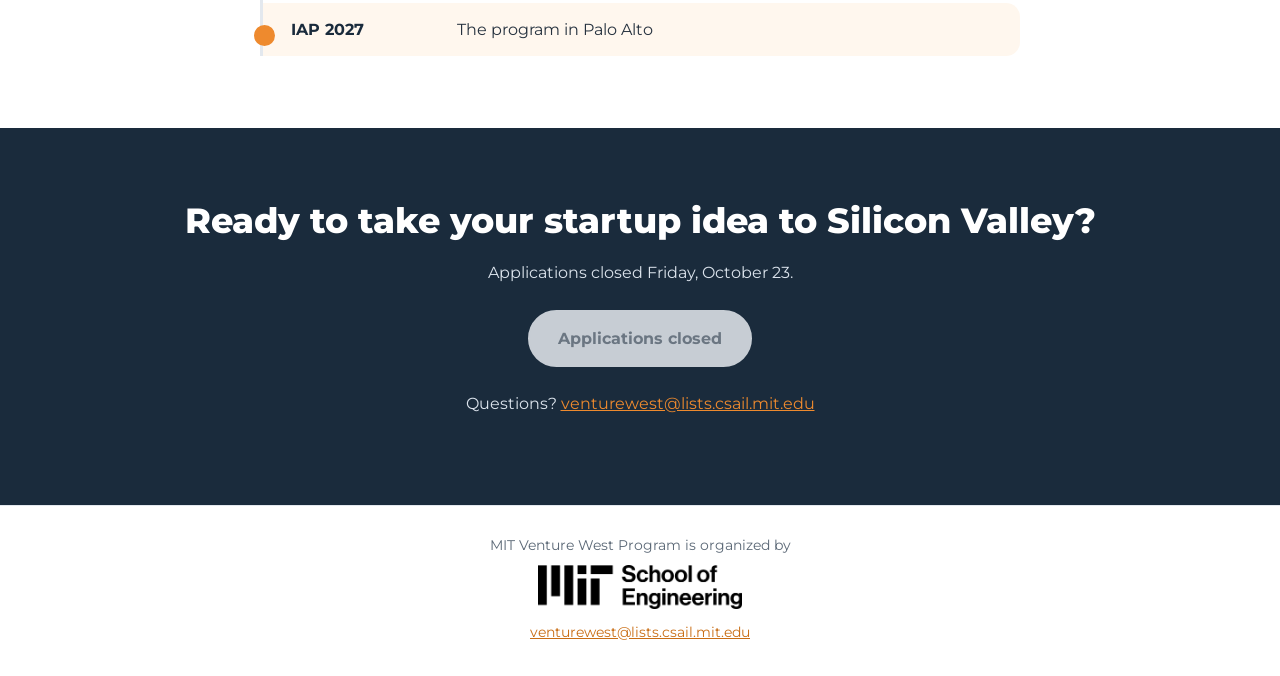
==== commit 845f7987: "Mark application period as closed on site - Strike through both timeline entries (Applications open " ====
--- a/data/index.html
+++ b/data/index.html
@@ -4,7 +4,7 @@
   <meta charset="utf-8">
   <meta name="viewport" content="width=device-width, initial-scale=1">
   <title>MIT Venture West Program – IAP 2027</title>
-  <meta name="description" content="Two weeks in Palo Alto during IAP 2027. Pitch to investors, meet customers, learn from alumni founders, and move your startup idea forward. Applications open Oct 12 and close Oct 23.">
+  <meta name="description" content="Two weeks in Palo Alto during IAP 2027. Pitch to investors, meet customers, learn from alumni founders, and move your startup idea forward. Applications closed Oct 23.">
   <link rel="icon" href="images/logo-art.png">
   <link rel="preconnect" href="https://fonts.googleapis.com">
   <link rel="preconnect" href="https://fonts.gstatic.com" crossorigin>
@@ -23,7 +23,7 @@
         <a href="#eligibility">Who should apply</a>
         <a href="#apply">How to apply</a>
         <a href="#timeline">Timeline</a>
-        <a class="btn btn-small" href="https://mit.co1.qualtrics.com/jfe/form/SV_e5P891RNQusQxSu" target="_blank" rel="noopener">Apply now</a>
+        <span class="btn btn-small btn-disabled" aria-disabled="true" role="link" title="Applications are closed">Applications closed</span>
       </nav>
     </div>
   </header>
@@ -40,14 +40,14 @@
         <p class="lead">Take your startup idea to the heart of Silicon Valley.</p>
         <p class="sub">Spend two weeks in <strong>Palo Alto</strong> during IAP 2027, making the kind of progress that is hard to make from campus alone. Pitch to investors. Meet your future customers. Learn from MIT alumni founders. Spend time with industry leaders. Finish with a pitch-day presentation, where the winning startup, chosen by a panel of venture capitalists, receives a <strong>$50,000 pre-seed award</strong>.</p>
         <div class="cta-row">
-          <a class="btn" href="https://mit.co1.qualtrics.com/jfe/form/SV_e5P891RNQusQxSu" target="_blank" rel="noopener">Apply now</a>
+          <span class="btn btn-disabled" aria-disabled="true" role="link" title="Applications are closed">Applications closed</span>
           <a class="btn btn-ghost" href="#timeline">See the timeline</a>
         </div>
         <ul class="facts" aria-label="Program at a glance">
           <li><strong>2 weeks</strong><span>during IAP 2027, in Palo Alto</span></li>
           <li><strong>$6,000–$7,500</strong><span>grant per team of two or three participants</span></li>
           <li><strong>$50,000</strong><span>pre-seed award for the pitch-day winning startup</span></li>
-          <li><strong>Oct 23</strong><span>applications due</span></li>
+          <li><strong>Closed</strong><span>applications closed Oct 23</span></li>
         </ul>
       </div>
     </section>
@@ -172,8 +172,9 @@
           <p>You may include a short note from someone who knows your work well, such as MIT faculty, a Sandbox advisor, a research advisor or a mentor. It helps to say how they know you, what progress they've seen, and how your team responds to feedback. Teams without a recommendation will not be disadvantaged.</p>
         </div>
         <div class="cta-row center">
-          <a class="btn" href="https://mit.co1.qualtrics.com/jfe/form/SV_e5P891RNQusQxSu" target="_blank" rel="noopener">Start your application</a>
-        </div>
+          <span class="btn btn-disabled" aria-disabled="true" role="link" title="Applications are closed">Start your application</span>
+        </div>
+        <p class="note center">Applications closed Friday, October 23. Thanks to everyone who applied.</p>
       </div>
     </section>
 
@@ -181,8 +182,8 @@
       <div class="wrap narrow">
         <h2>Timeline</h2>
         <ol class="timeline">
-          <li><time datetime="2026-10-12">Mon, Oct 12</time><span>Applications open</span></li>
-          <li><time datetime="2026-10-23">Fri, Oct 23</time><span>Applications due</span></li>
+          <li class="deadline-passed"><time datetime="2026-10-12">Mon, Oct 12</time><span>Applications open <em class="closed-tag">Closed</em></span></li>
+          <li class="deadline-passed"><time datetime="2026-10-23">Fri, Oct 23</time><span>Applications due <em class="closed-tag">Closed</em></span></li>
           <li><time datetime="2026-10-25">Sun, Oct 25</time><span>Shortlisted teams notified</span></li>
           <li><time datetime="2026-10-26">Oct 26–28</time><span>Short founder presentations (5 minutes plus Q&amp;A), in person or via Zoom</span></li>
           <li><time datetime="2026-11-02">Mon, Nov 2</time><span>Teams announced</span></li>
@@ -196,9 +197,9 @@
     <section class="section cta-band">
       <div class="wrap center">
         <h2>Ready to take your startup idea to Silicon Valley?</h2>
-        <p>Applications close Friday, October 23.</p>
+        <p>Applications closed Friday, October 23.</p>
         <div class="cta-row center">
-          <a class="btn btn-light" href="https://mit.co1.qualtrics.com/jfe/form/SV_e5P891RNQusQxSu" target="_blank" rel="noopener">Apply now</a>
+          <span class="btn btn-light btn-disabled" aria-disabled="true" role="link" title="Applications are closed">Applications closed</span>
         </div>
         <p class="contact">Questions? <a href="mailto:venturewest@lists.csail.mit.edu">venturewest@lists.csail.mit.edu</a></p>
       </div>
--- a/data/styles.css
+++ b/data/styles.css
@@ -60,6 +60,11 @@
 .btn-ghost:hover { background: var(--navy); border-color: var(--navy); color: #fff; }
 .btn-light { background: #fff; color: var(--navy); border-color: #fff; }
 .btn-light:hover { background: var(--orange); border-color: var(--orange); color: #fff; }
+.btn-disabled {
+  background: #c7cdd4; border-color: #c7cdd4; color: #6b7682;
+  cursor: not-allowed; pointer-events: none; user-select: none;
+}
+.btn-disabled:hover { background: #c7cdd4; border-color: #c7cdd4; transform: none; }
 a:focus-visible, .btn:focus-visible { outline: 3px solid var(--navy); outline-offset: 3px; }
 .cta-row { display: flex; flex-wrap: wrap; gap: 14px; margin: 28px 0; }
 
@@ -135,6 +140,15 @@
 .timeline time { font-weight: 700; color: var(--navy); }
 .timeline .highlight { background: #fff7ee; border-radius: 0 var(--radius) var(--radius) 0; }
 .timeline .highlight::before { background: var(--orange); }
+.timeline .deadline-passed { opacity: .55; }
+.timeline .deadline-passed time,
+.timeline .deadline-passed span { text-decoration: line-through; text-decoration-thickness: 2px; }
+.timeline .deadline-passed::before { background: var(--muted); border-color: var(--muted); }
+.timeline .closed-tag {
+  display: inline-block; margin-left: 8px; font-style: normal; font-weight: 700; font-size: .75rem;
+  text-decoration: none; text-transform: uppercase; letter-spacing: .04em;
+  color: #6b7682; background: #e3e8ee; border-radius: 999px; padding: 2px 10px;
+}
 
 .cta-band { background: var(--navy); color: #fff; }
 .cta-band h2 { color: #fff; }
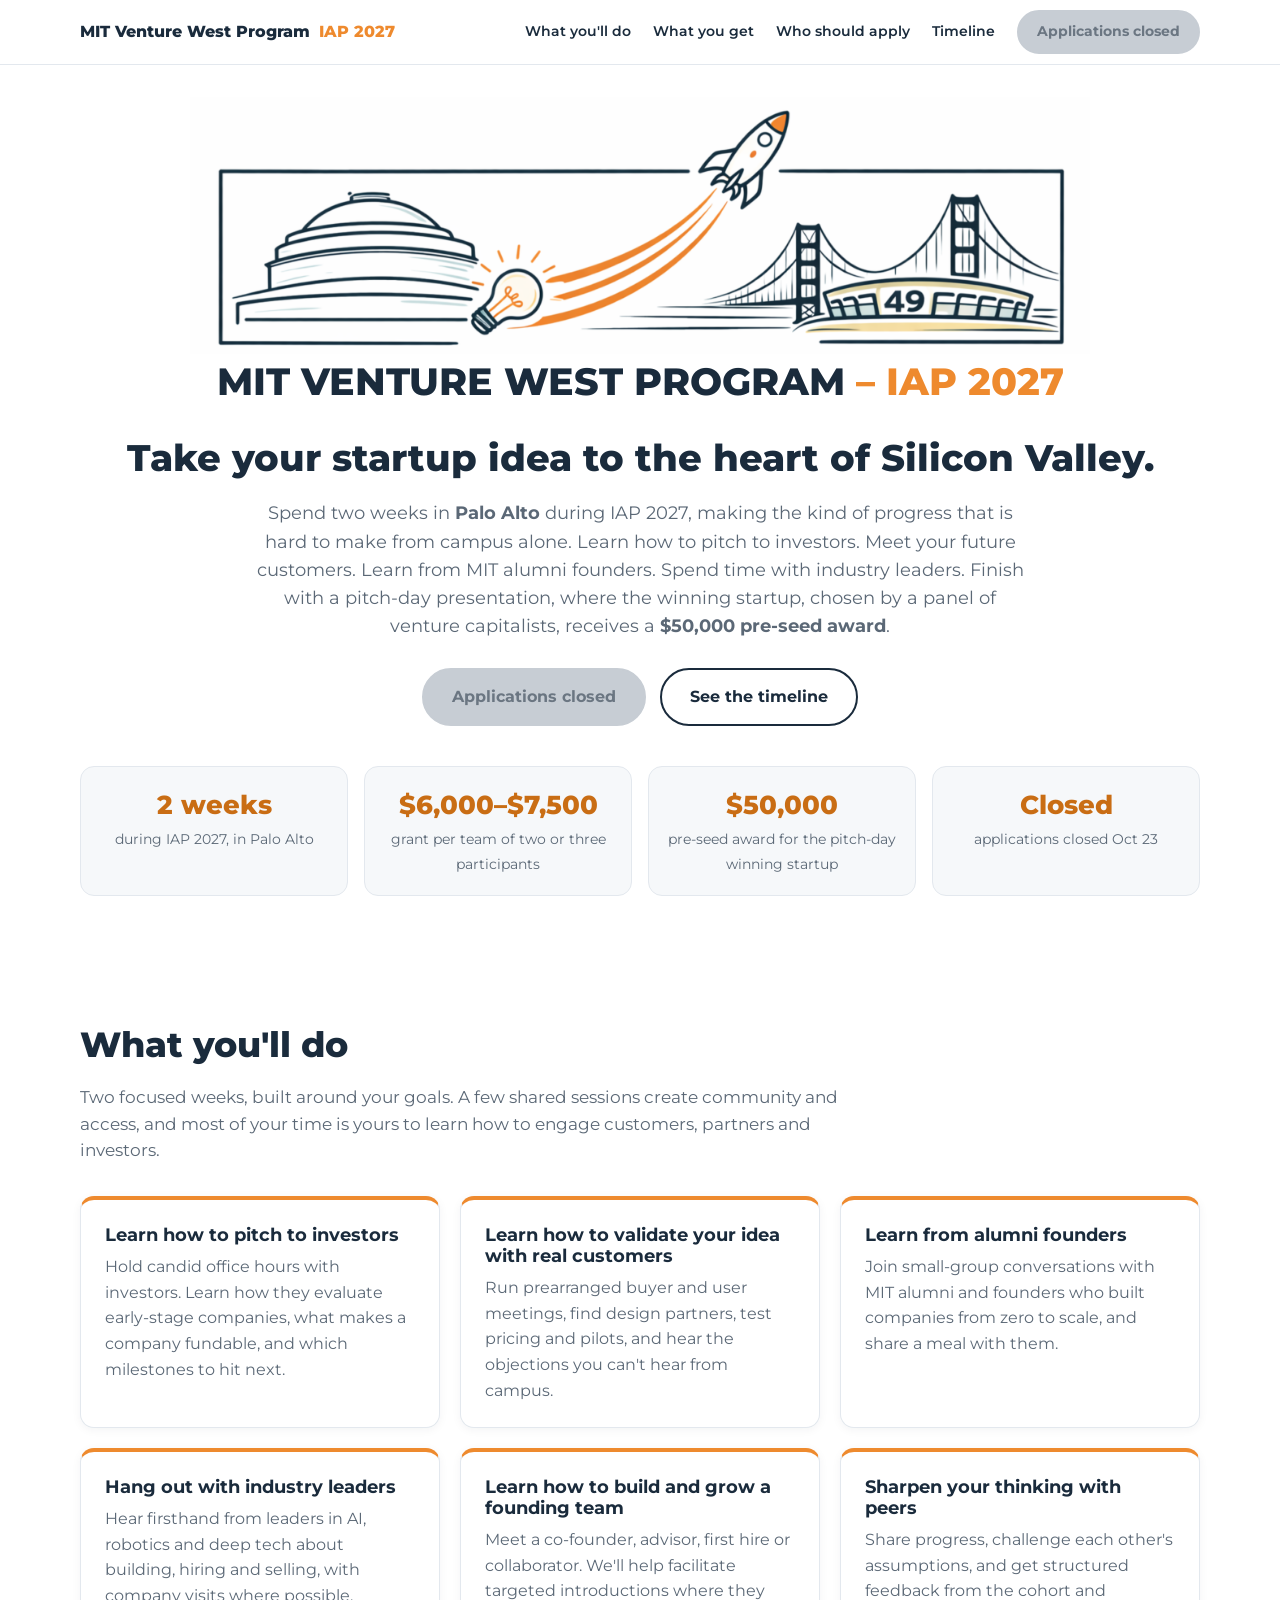
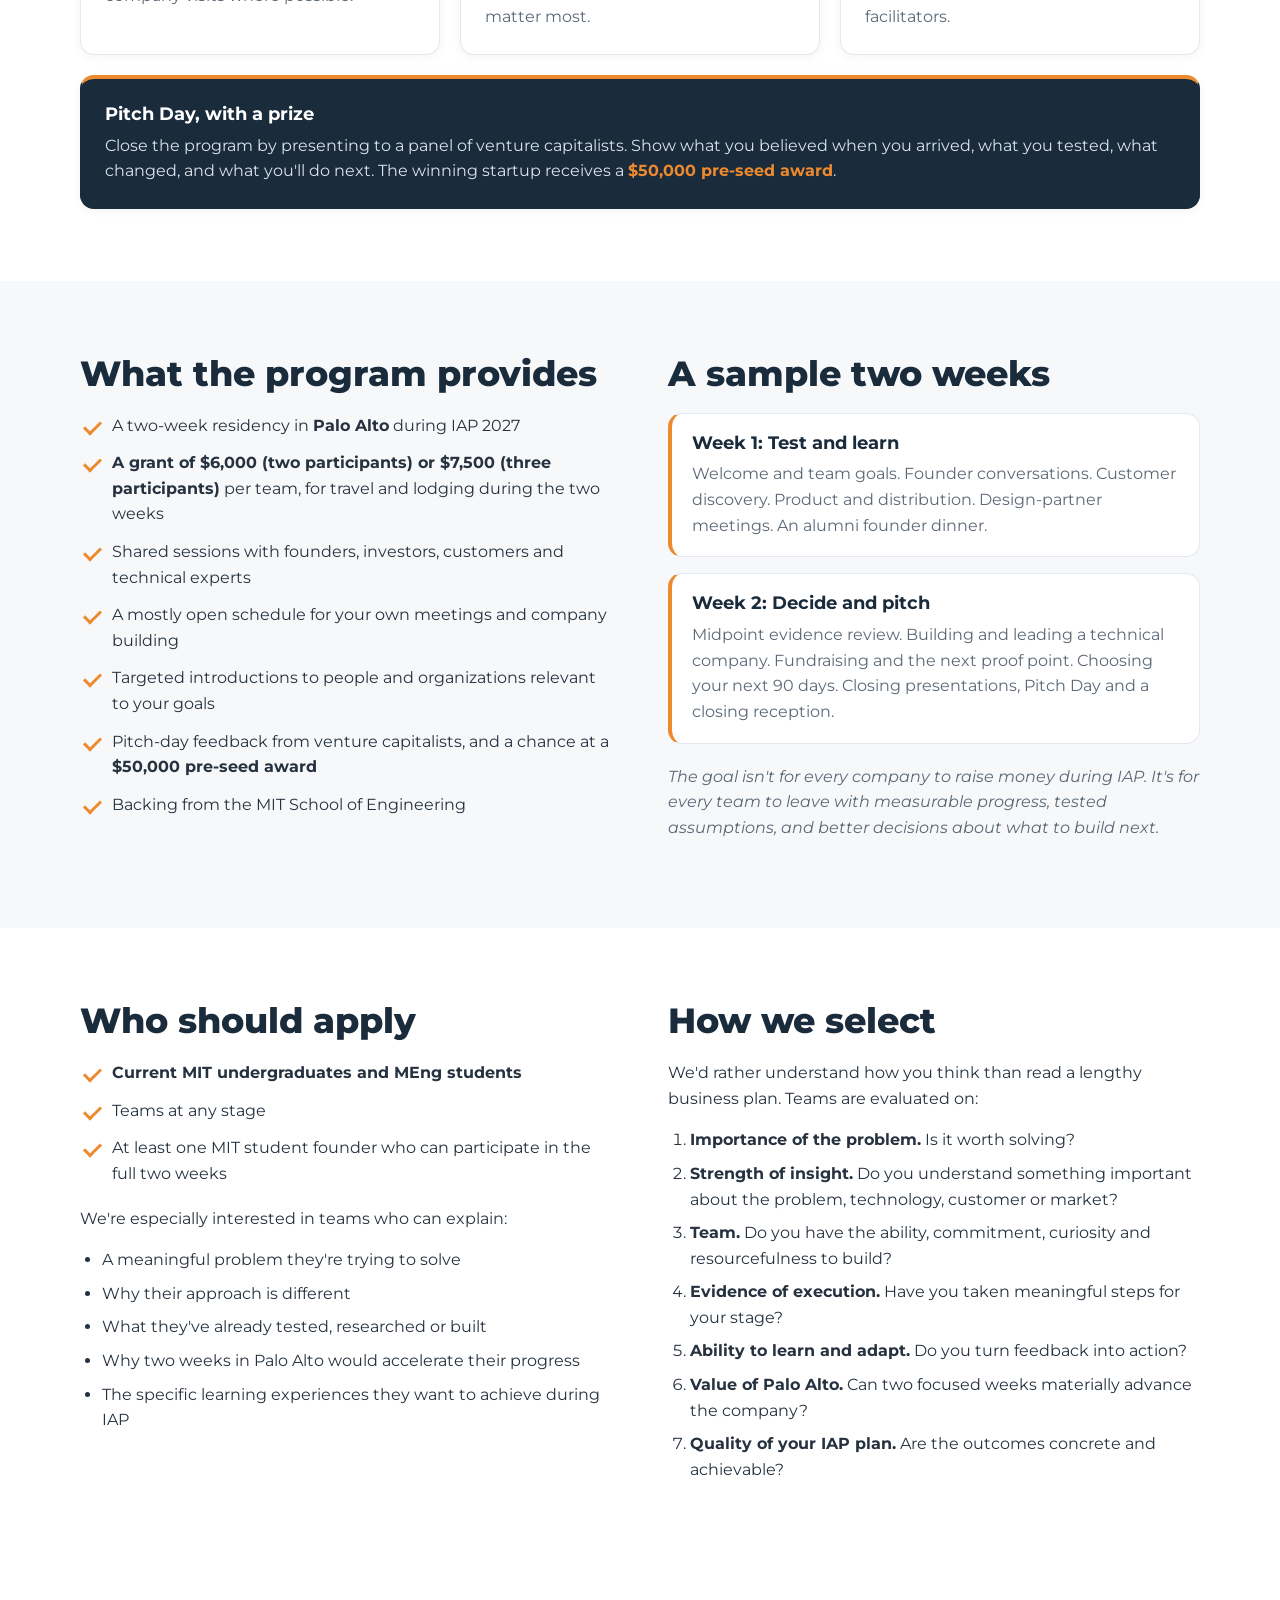
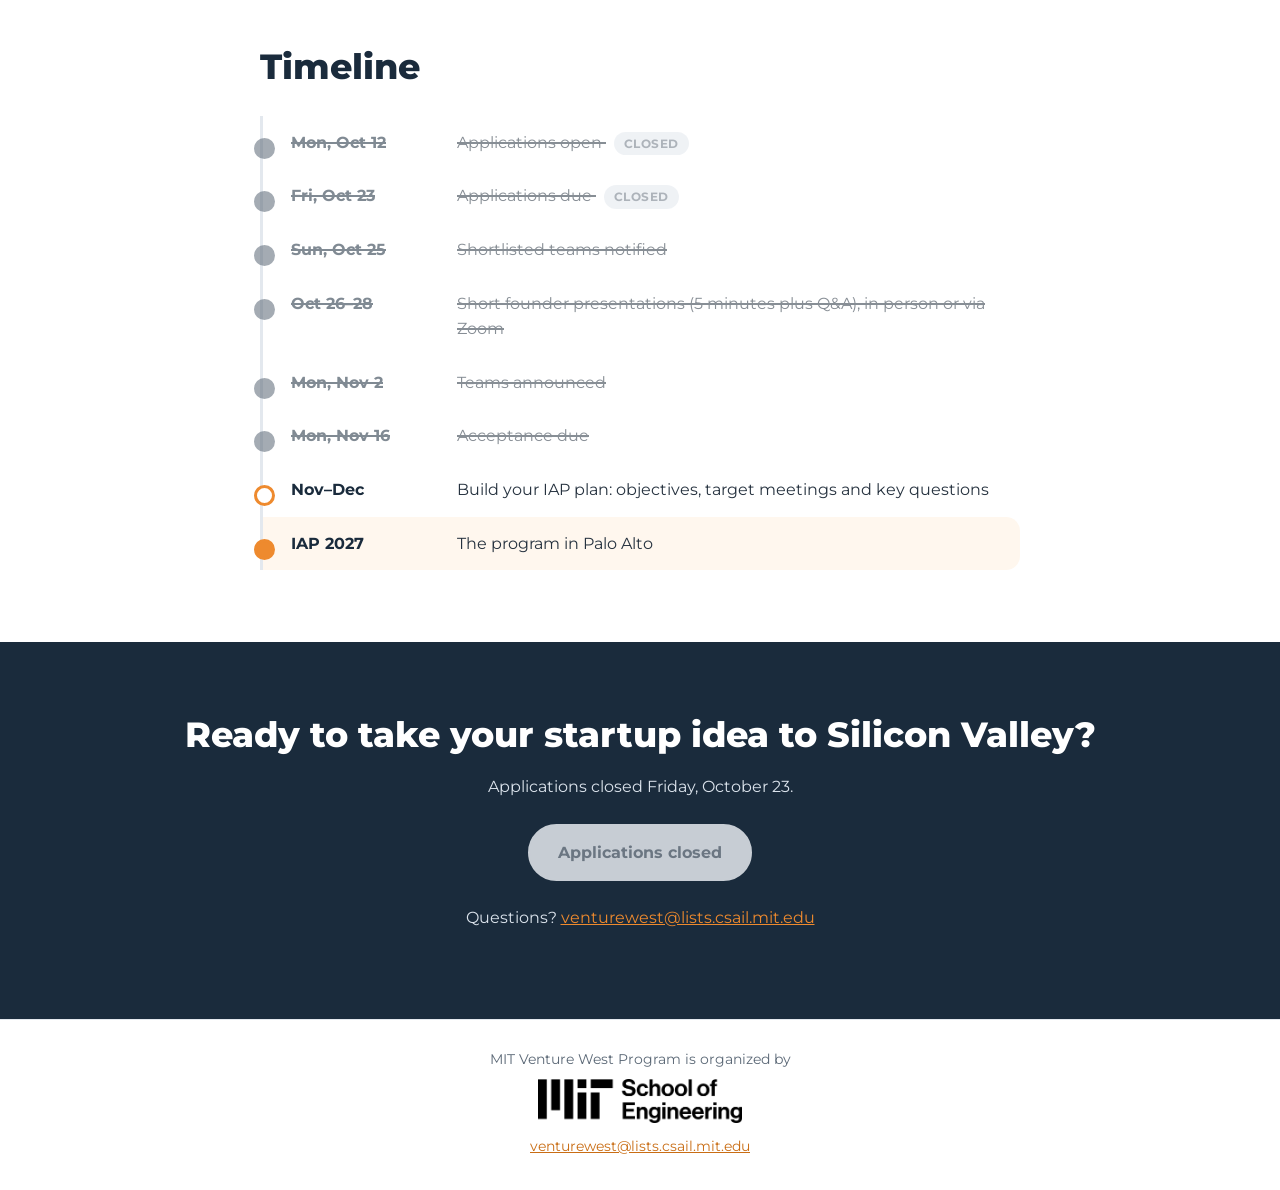
==== commit 43a6c207: "Reframe site as educational program - Change "Pitch to investors" headings to "Learn how to..." fram" ====
--- a/data/index.html
+++ b/data/index.html
@@ -4,7 +4,7 @@
   <meta charset="utf-8">
   <meta name="viewport" content="width=device-width, initial-scale=1">
   <title>MIT Venture West Program – IAP 2027</title>
-  <meta name="description" content="Two weeks in Palo Alto during IAP 2027. Pitch to investors, meet customers, learn from alumni founders, and move your startup idea forward. Applications closed Oct 23.">
+  <meta name="description" content="Two weeks in Palo Alto during IAP 2027. Learn how to pitch to investors, meet customers, learn from alumni founders, and move your startup idea forward. Applications closed Oct 23.">
   <link rel="icon" href="images/logo-art.png">
   <link rel="preconnect" href="https://fonts.googleapis.com">
   <link rel="preconnect" href="https://fonts.gstatic.com" crossorigin>
@@ -21,7 +21,6 @@
         <a href="#do">What you'll do</a>
         <a href="#provides">What you get</a>
         <a href="#eligibility">Who should apply</a>
-        <a href="#apply">How to apply</a>
         <a href="#timeline">Timeline</a>
         <span class="btn btn-small btn-disabled" aria-disabled="true" role="link" title="Applications are closed">Applications closed</span>
       </nav>
@@ -38,7 +37,7 @@
         </div>
         <h1 class="visually-hidden">MIT Venture West Program – IAP 2027</h1>
         <p class="lead">Take your startup idea to the heart of Silicon Valley.</p>
-        <p class="sub">Spend two weeks in <strong>Palo Alto</strong> during IAP 2027, making the kind of progress that is hard to make from campus alone. Pitch to investors. Meet your future customers. Learn from MIT alumni founders. Spend time with industry leaders. Finish with a pitch-day presentation, where the winning startup, chosen by a panel of venture capitalists, receives a <strong>$50,000 pre-seed award</strong>.</p>
+        <p class="sub">Spend two weeks in <strong>Palo Alto</strong> during IAP 2027, making the kind of progress that is hard to make from campus alone. Learn how to pitch to investors. Meet your future customers. Learn from MIT alumni founders. Spend time with industry leaders. Finish with a pitch-day presentation, where the winning startup, chosen by a panel of venture capitalists, receives a <strong>$50,000 pre-seed award</strong>.</p>
         <div class="cta-row">
           <span class="btn btn-disabled" aria-disabled="true" role="link" title="Applications are closed">Applications closed</span>
           <a class="btn btn-ghost" href="#timeline">See the timeline</a>
@@ -55,14 +54,14 @@
     <section id="do" class="section">
       <div class="wrap">
         <h2>What you'll do</h2>
-        <p class="section-lead">Two focused weeks, built around your goals. A few shared sessions create community and access, and most of your time is yours to pursue customers, partners and investors.</p>
+        <p class="section-lead">Two focused weeks, built around your goals. A few shared sessions create community and access, and most of your time is yours to learn how to engage customers, partners and investors.</p>
         <div class="cards">
           <article class="card">
-            <h3>Pitch to investors</h3>
+            <h3>Learn how to pitch to investors</h3>
             <p>Hold candid office hours with investors. Learn how they evaluate early-stage companies, what makes a company fundable, and which milestones to hit next.</p>
           </article>
           <article class="card">
-            <h3>Meet your future customers</h3>
+            <h3>Learn how to validate your idea with real customers</h3>
             <p>Run prearranged buyer and user meetings, find design partners, test pricing and pilots, and hear the objections you can't hear from campus.</p>
           </article>
           <article class="card">
@@ -74,7 +73,7 @@
             <p>Hear firsthand from leaders in AI, robotics and deep tech about building, hiring and selling, with company visits where possible.</p>
           </article>
           <article class="card">
-            <h3>Grow your team and network</h3>
+            <h3>Learn how to build and grow a founding team</h3>
             <p>Meet a co-founder, advisor, first hire or collaborator. We'll help facilitate targeted introductions where they matter most.</p>
           </article>
           <article class="card">
@@ -126,7 +125,7 @@
           <h2>Who should apply</h2>
           <ul class="checks">
             <li><strong>Current MIT undergraduates and MEng students</strong></li>
-            <li>Teams at any stage, from a well-developed concept to a company with a working product, customers or funding</li>
+            <li>Teams at any stage</li>
             <li>At least one MIT student founder who can participate in the full two weeks</li>
           </ul>
           <p>We're especially interested in teams who can explain:</p>
@@ -135,7 +134,7 @@
             <li>Why their approach is different</li>
             <li>What they've already tested, researched or built</li>
             <li>Why two weeks in Palo Alto would accelerate their progress</li>
-            <li>The specific outcomes they want to achieve during IAP</li>
+            <li>The specific learning experiences they want to achieve during IAP</li>
           </ul>
         </div>
         <div>
@@ -154,40 +153,16 @@
       </div>
     </section>
 
-    <section id="apply" class="section alt">
-      <div class="wrap">
-        <h2>How to apply</h2>
-        <p class="section-lead">Keep it concise. The application covers seven short sections:</p>
-        <ol class="steps">
-          <li><h3>Company overview</h3><p>What are you building, for whom, and why does it matter?</p></li>
-          <li><h3>Strategy</h3><p>Market, business model, differentiation, competitors, go-to-market, and why now.</p></li>
-          <li><h3>Where you are today</h3><p>Prototype, technical milestones, customer discovery, users, pilots, research, funding.</p></li>
-          <li><h3>Team</h3><p>Who you are, your MIT affiliation, your roles, and why you're the right team.</p></li>
-          <li><h3>Your IAP plan</h3><p>3–5 specific objectives, and who you hope to meet. Be specific; "networking" isn't a goal.</p></li>
-          <li><h3>Why Palo Alto, why now?</h3><p>What can two concentrated weeks unlock that you can't do from campus?</p></li>
-          <li><h3>Grant request</h3><p>A simple budget estimate: airfare, lodging, local transportation, and other expenses.</p></li>
-        </ol>
-        <div class="callout">
-          <h3>Recommendations are welcome, not required</h3>
-          <p>You may include a short note from someone who knows your work well, such as MIT faculty, a Sandbox advisor, a research advisor or a mentor. It helps to say how they know you, what progress they've seen, and how your team responds to feedback. Teams without a recommendation will not be disadvantaged.</p>
-        </div>
-        <div class="cta-row center">
-          <span class="btn btn-disabled" aria-disabled="true" role="link" title="Applications are closed">Start your application</span>
-        </div>
-        <p class="note center">Applications closed Friday, October 23. Thanks to everyone who applied.</p>
-      </div>
-    </section>
-
     <section id="timeline" class="section">
       <div class="wrap narrow">
         <h2>Timeline</h2>
         <ol class="timeline">
           <li class="deadline-passed"><time datetime="2026-10-12">Mon, Oct 12</time><span>Applications open <em class="closed-tag">Closed</em></span></li>
           <li class="deadline-passed"><time datetime="2026-10-23">Fri, Oct 23</time><span>Applications due <em class="closed-tag">Closed</em></span></li>
-          <li><time datetime="2026-10-25">Sun, Oct 25</time><span>Shortlisted teams notified</span></li>
-          <li><time datetime="2026-10-26">Oct 26–28</time><span>Short founder presentations (5 minutes plus Q&amp;A), in person or via Zoom</span></li>
-          <li><time datetime="2026-11-02">Mon, Nov 2</time><span>Teams announced</span></li>
-          <li><time datetime="2026-11-16">Mon, Nov 16</time><span>Acceptance due</span></li>
+          <li class="deadline-passed"><time datetime="2026-10-25">Sun, Oct 25</time><span>Shortlisted teams notified</span></li>
+          <li class="deadline-passed"><time datetime="2026-10-26">Oct 26–28</time><span>Short founder presentations (5 minutes plus Q&amp;A), in person or via Zoom</span></li>
+          <li class="deadline-passed"><time datetime="2026-11-02">Mon, Nov 2</time><span>Teams announced</span></li>
+          <li class="deadline-passed"><time datetime="2026-11-16">Mon, Nov 16</time><span>Acceptance due</span></li>
           <li><time datetime="2026-11">Nov–Dec</time><span>Build your IAP plan: objectives, target meetings and key questions</span></li>
           <li class="highlight"><time datetime="2027-01">IAP 2027</time><span>The program in Palo Alto</span></li>
         </ol>
